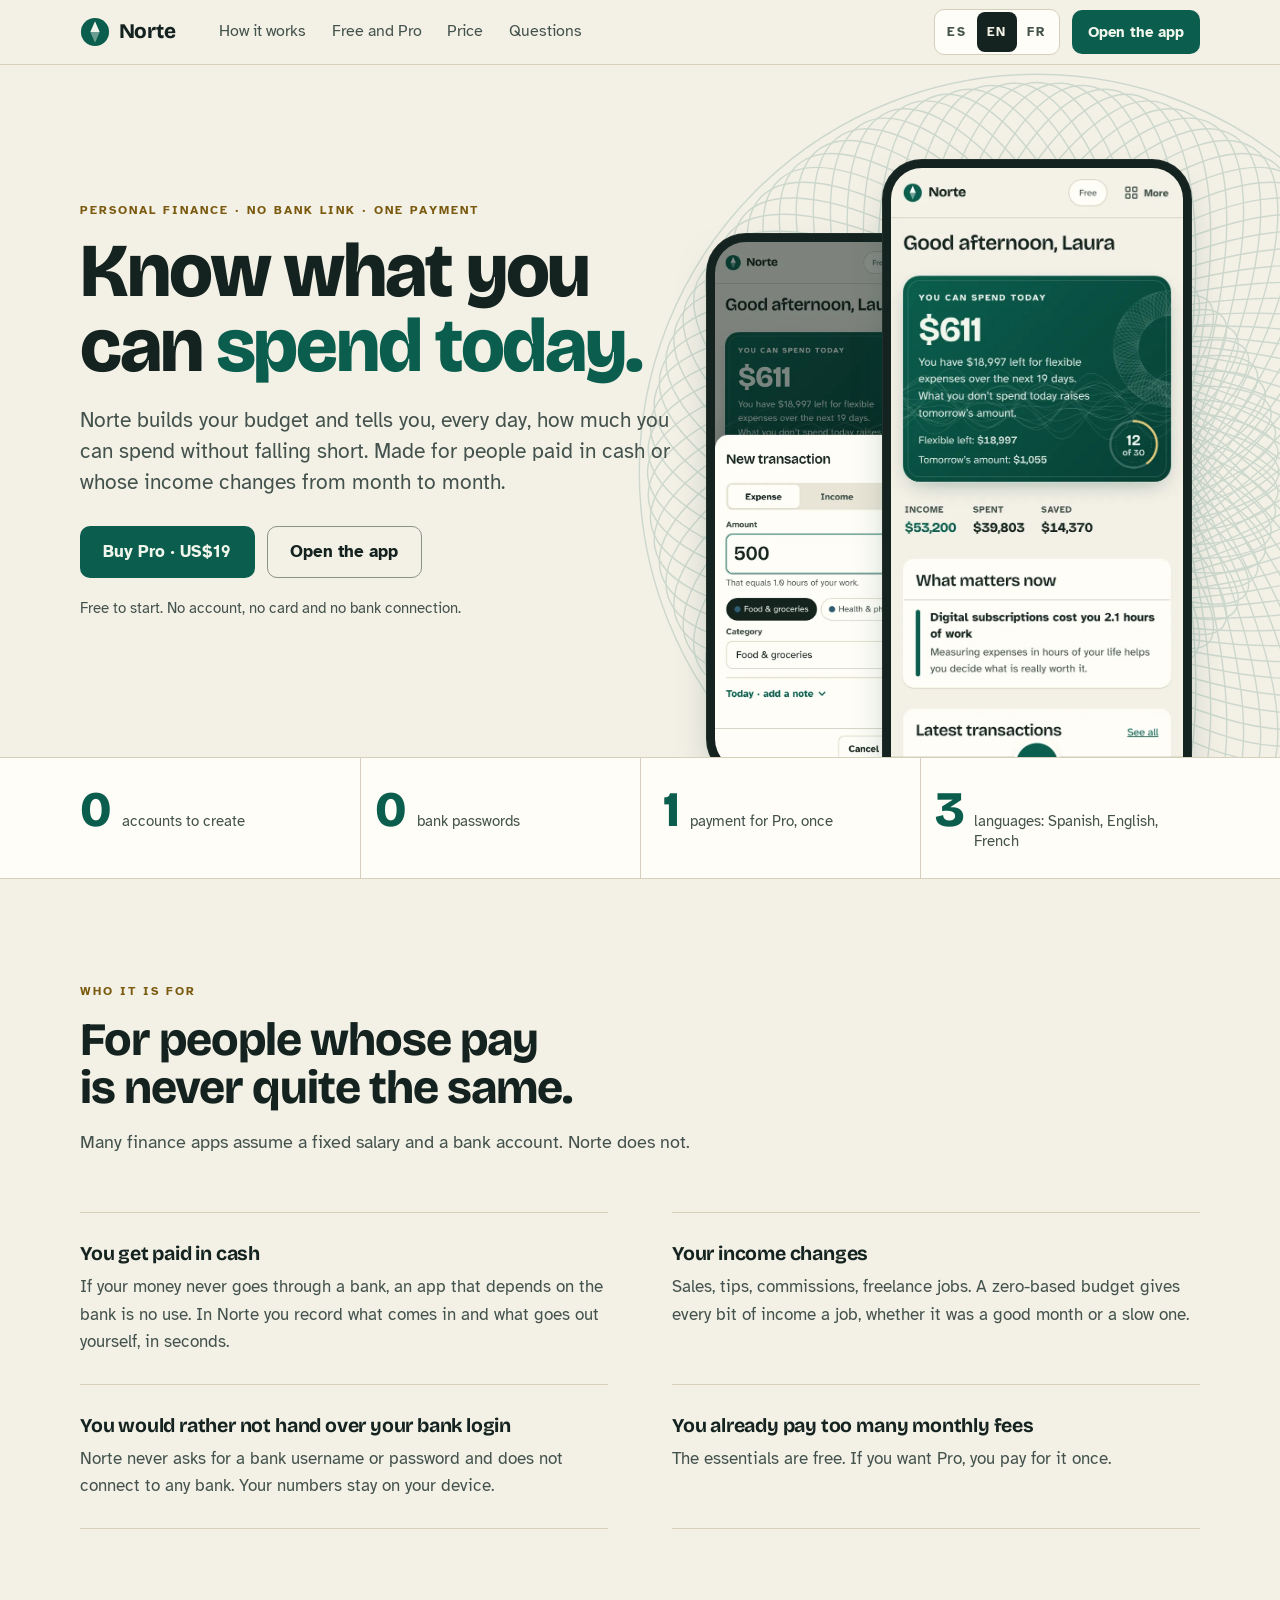
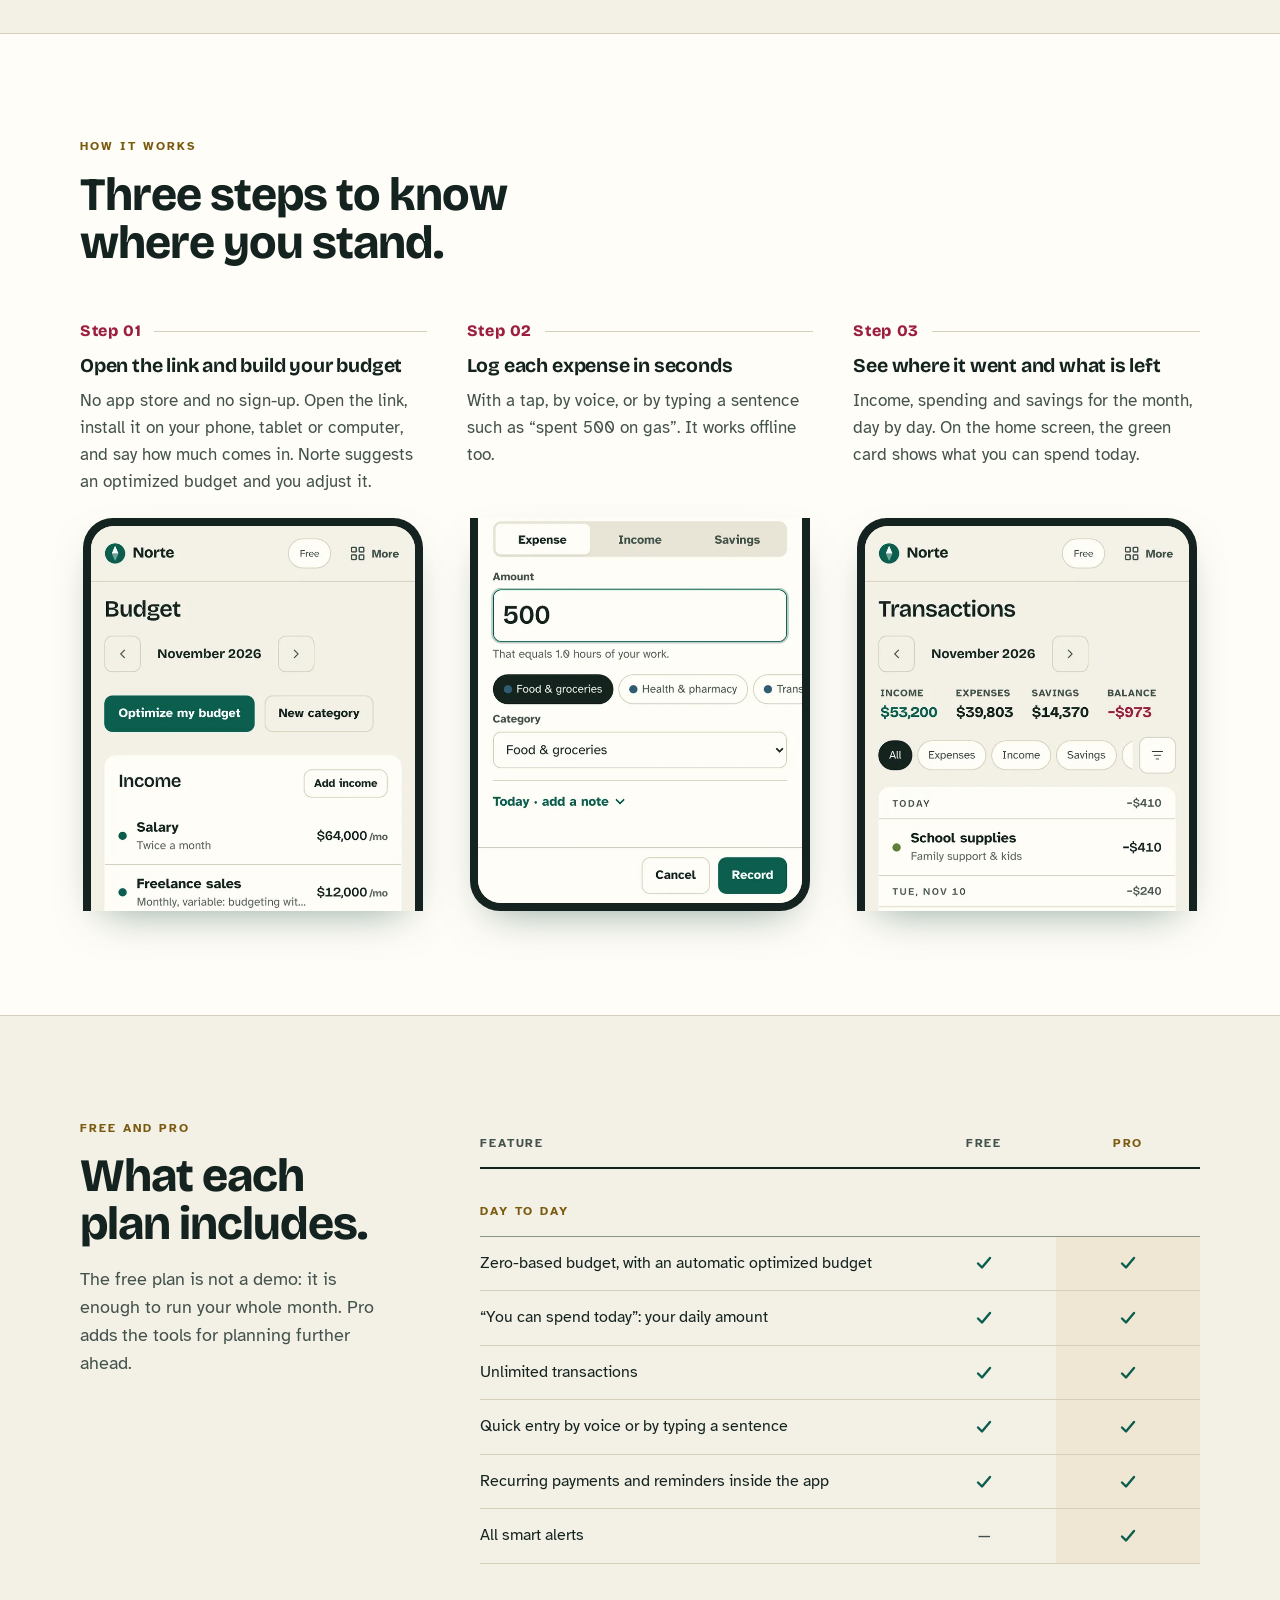
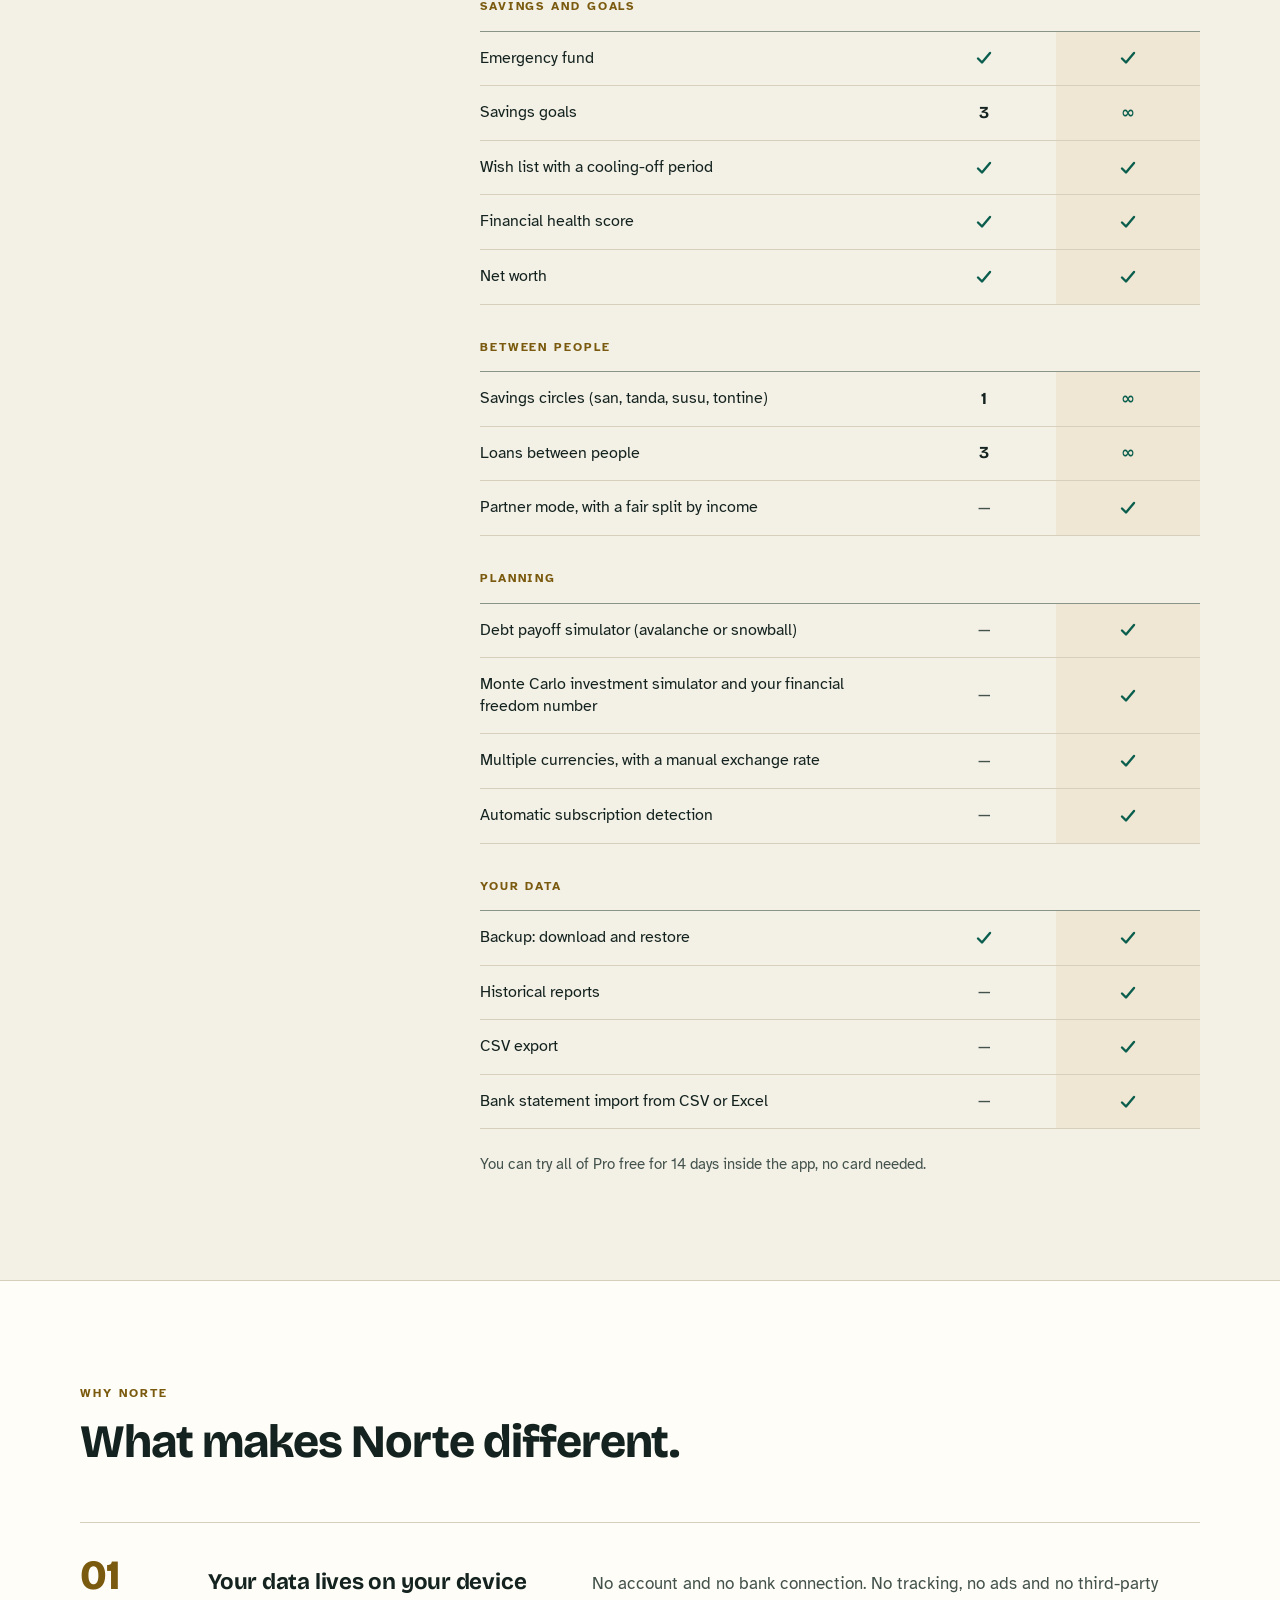
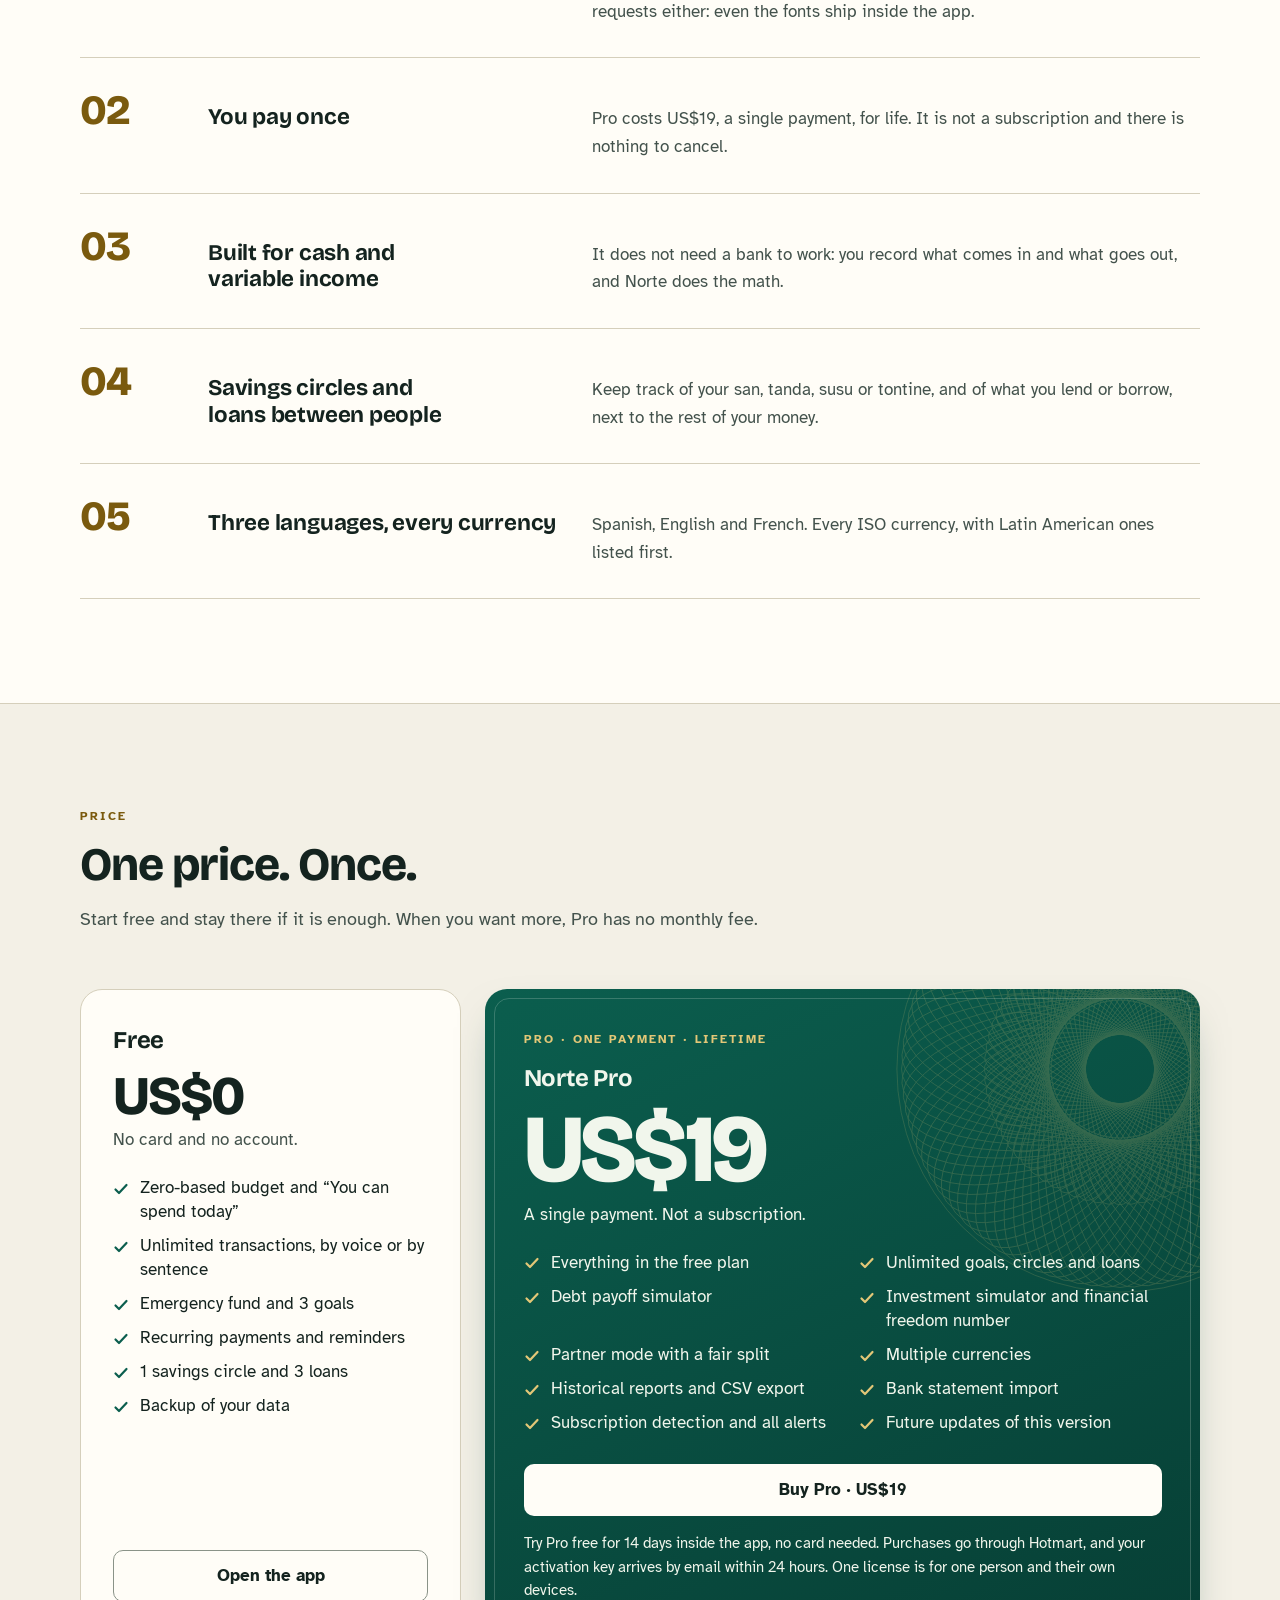
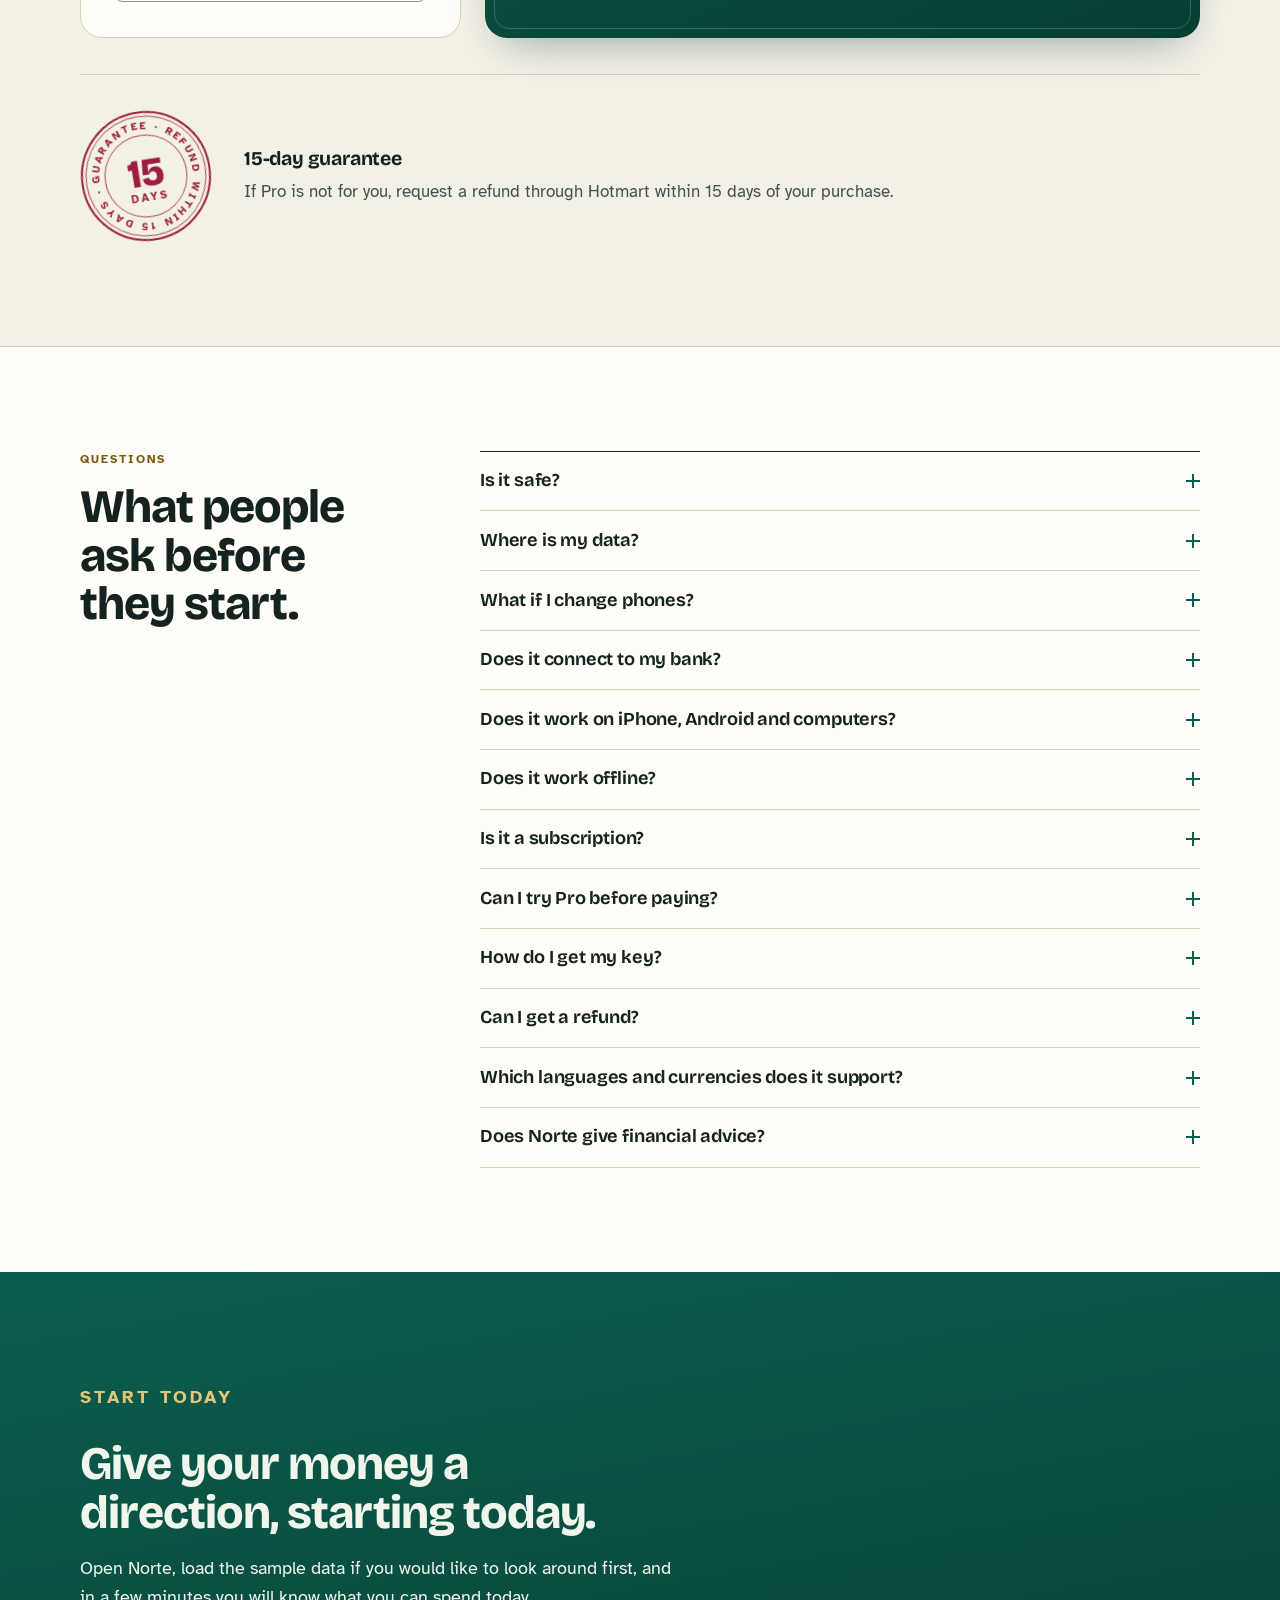
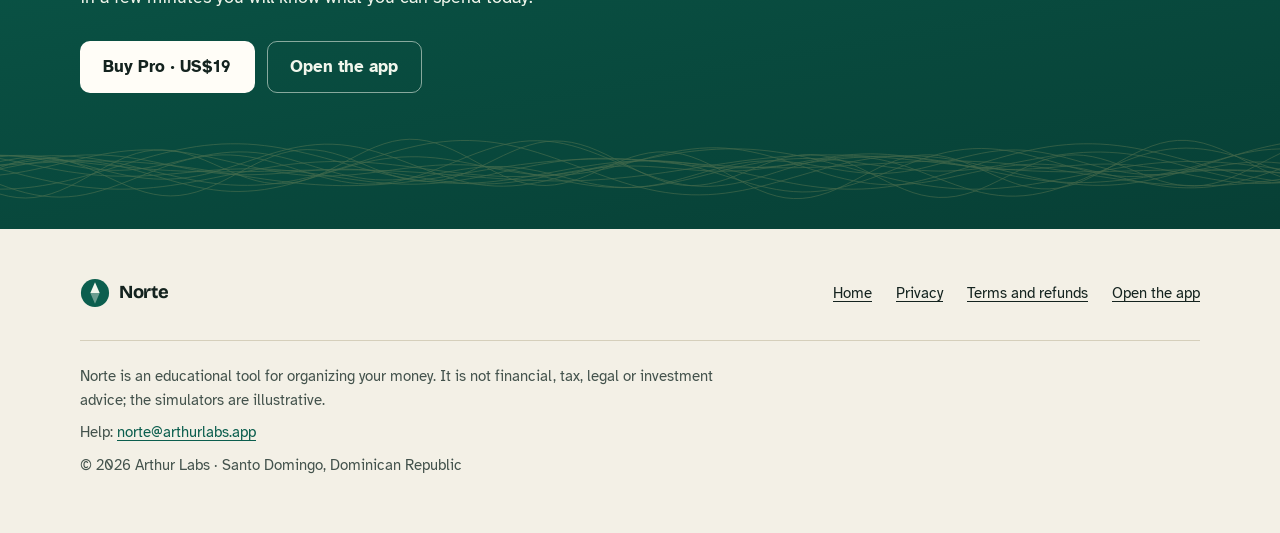
==== landing.html @ f5fc2aa6 "Norte 1.0: app, página de venta, privacidad y términos en norte.arthurlabs.app Co-Authored-By: Claud" ====
<!doctype html>
<html lang="es">
<head>
<meta charset="utf-8">
<meta name="viewport" content="width=device-width, initial-scale=1">
<title>Norte: sabe cuánto puedes gastar hoy | Arthur Labs</title>
<meta name="description" content="Norte es una app de finanzas personales para quien cobra en efectivo o tiene ingresos variables. Te dice cuánto puedes gastar hoy, sin conectar tu banco y con un solo pago.">
<meta name="theme-color" content="#F3F0E6" media="(prefers-color-scheme: light)">
<meta name="theme-color" content="#0B1412" media="(prefers-color-scheme: dark)">
<meta property="og:type" content="website">
<meta property="og:site_name" content="Norte">
<meta property="og:title" content="Norte: sabe cuánto puedes gastar hoy | Arthur Labs">
<meta property="og:description" content="Norte es una app de finanzas personales para quien cobra en efectivo o tiene ingresos variables. Te dice cuánto puedes gastar hoy, sin conectar tu banco y con un solo pago.">
<meta property="og:locale" content="es_DO">
<meta property="og:url" content="landing.html">
<meta property="og:image" content="icons/icon-512.png">
<link rel="alternate" hreflang="es" href="landing.html?lang=es">
<link rel="alternate" hreflang="en" href="landing.html?lang=en">
<link rel="alternate" hreflang="fr" href="landing.html?lang=fr">
<link rel="alternate" hreflang="x-default" href="landing.html">
<link rel="icon" href="favicon.ico" sizes="any">
<link rel="icon" type="image/png" sizes="32x32" href="icons/favicon-32.png">
<link rel="apple-touch-icon" href="icons/apple-touch-icon.png">
<link rel="preload" href="fonts/bricolagegrotesque-n400_800-latin.woff2" as="font" type="font/woff2" crossorigin>
<link rel="stylesheet" href="site.css">
<script type="application/ld+json" id="ld">
{
  "@context": "https://schema.org",
  "@type": "SoftwareApplication",
  "name": "Norte",
  "applicationCategory": "FinanceApplication",
  "operatingSystem": "Web",
  "description": "Norte es una app de finanzas personales para quien cobra en efectivo o tiene ingresos variables. Te dice cuánto puedes gastar hoy, sin conectar tu banco y con un solo pago.",
  "inLanguage": ["es", "en", "fr"],
  "publisher": { "@type": "Organization", "name": "Arthur Labs", "address": { "@type": "PostalAddress", "addressLocality": "Santo Domingo", "addressCountry": "DO" } },
  "offers": [
    { "@type": "Offer", "name": "Norte Gratis", "price": "0", "priceCurrency": "USD" },
    { "@type": "Offer", "name": "Norte Pro", "price": "19.00", "priceCurrency": "USD" }
  ]
}
</script>
</head>
<body>
<div id="site"></div>
<noscript>
  <div class="noscript">
    <h1>Norte</h1>
    <p>Esta página necesita JavaScript para mostrarse. · This page needs JavaScript. · Cette page nécessite JavaScript.</p>
    <p><a href="index.html">Norte</a> · <a href="privacidad.html">Privacidad / Privacy / Confidentialité</a> · <a href="terminos.html">Términos / Terms / Conditions</a></p>
  </div>
</noscript>
<script src="site-config.js"></script>
<script>
(function () {
'use strict';
/* ── Motor común: idioma, configuración, cabecera y pie ── */
var CFG = window.NORTE_SITE || {};
var LANGS = ['es', 'en', 'fr'], LANG_KEY = 'norte.site.lang';
var LANG_NAMES = { es: 'Español', en: 'English', fr: 'Français' };
var OG_LOCALE = { es: 'es_DO', en: 'en_US', fr: 'fr_FR' };
var APP_URL = 'index.html';
var PRICE = String(CFG.PRICE || 'US$19');
var CHECKOUT = /^https:\/\/\S+$/.test(String(CFG.CHECKOUT_URL || '').trim()) ? String(CFG.CHECKOUT_URL).trim() : '';
var EMAIL = /^[^\s@<>"']+@[^\s@<>"']+\.[^\s@<>"']+$/.test(String(CFG.SUPPORT_EMAIL || '').trim()) ? String(CFG.SUPPORT_EMAIL).trim() : '';
function esc(s) { return String(s).replace(/[&<>"']/g, function (c) { return { '&': '&amp;', '<': '&lt;', '>': '&gt;', '"': '&quot;', "'": '&#39;' }[c]; }); }
function okLang(l) { return LANGS.indexOf(l) > -1; }
function detectLang() {
  var q = null, s = null;
  try { q = new URLSearchParams(location.search).get('lang'); } catch (e) {}
  if (q) { q = q.toLowerCase().slice(0, 2); if (okLang(q)) { try { localStorage.setItem(LANG_KEY, q); } catch (e) {} return q; } }
  try { s = localStorage.getItem(LANG_KEY); } catch (e) {}
  if (okLang(s)) return s;
  var n = String(navigator.language || 'en').toLowerCase();
  return n.indexOf('es') === 0 ? 'es' : n.indexOf('fr') === 0 ? 'fr' : 'en';
}
var lang = detectLang();
function fill(s) { return String(s).replace(/\{price\}/g, esc(PRICE)); }
/* Línea de contacto: solo existe si hay un correo real configurado. */
function contact(tpl, tag) {
  if (!EMAIL || !tpl) return '';
  var a = '<a href="mailto:' + esc(EMAIL) + '">' + esc(EMAIL) + '</a>';
  return '<' + (tag || 'p') + ' data-contact>' + fill(tpl).replace(/\{email\}/g, a) + '</' + (tag || 'p') + '>';
}
function href(page) { return page + '?lang=' + lang; }
function buyBtn(C, cls) {
  return CHECKOUT
    ? '<a class="btn ' + cls + '" data-buy="checkout" href="' + esc(CHECKOUT) + '" rel="noopener">' + fill(C.buy) + '</a>'
    : '<a class="btn ' + cls + '" data-buy="app" href="' + APP_URL + '">' + C.tryFree + '</a>';
}
var MARK = '<svg viewBox="0 0 32 32" aria-hidden="true" focusable="false"><circle class="mark-bg" cx="16" cy="16" r="15"/><path class="mark-n" d="M16 4.5l5 11.5H11z"/><path class="mark-n" d="M16 27.5L11 16h10z" opacity=".42"/></svg>';
function header(C, navHtml) {
  var b = LANGS.map(function (l) {
    return '<button type="button" data-lang="' + l + '" lang="' + l + '" aria-pressed="' + (l === lang) + '" aria-label="' + LANG_NAMES[l] + '">' + l.toUpperCase() + '</button>';
  }).join('');
  return '<a class="skip" href="#main">' + C.skip + '</a>' +
    '<header class="top"><div class="wrap top__in">' +
    '<a class="brand" href="' + href('landing.html') + '" aria-label="' + C.homeAria + '">' + MARK + 'Norte</a>' +
    (navHtml ? '<nav class="top__nav" aria-label="' + C.navAria + '">' + navHtml + '</nav>' : '') +
    '<span class="top__sp"></span>' +
    '<div class="langs" role="group" aria-label="' + C.langAria + '">' + b + '</div>' +
    '<a class="btn btn--primary btn--sm" href="' + APP_URL + '">' + C.openApp + '</a>' +
    '</div></header>';
}
function footer(C) {
  return '<footer class="foot"><div class="wrap foot__in">' +
    '<a class="brand" href="' + href('landing.html') + '" aria-label="' + C.homeAria + '">' + MARK + 'Norte</a>' +
    '<nav aria-label="' + C.footAria + '"><ul>' +
    '<li><a href="' + href('landing.html') + '">' + C.fHome + '</a></li>' +
    '<li><a href="' + href('privacidad.html') + '">' + C.fPrivacy + '</a></li>' +
    '<li><a href="' + href('terminos.html') + '">' + C.fTerms + '</a></li>' +
    '<li><a href="' + APP_URL + '">' + C.openApp + '</a></li>' +
    '</ul></nav>' +
    '<div class="foot__legal"><p>' + C.fDisclaimer + '</p>' + contact(C.fContact) +
    '<p>' + C.fSeller + '</p></div>' +
    '</div></footer>';
}
function setMeta(sel, v) { var m = document.querySelector(sel); if (m) m.setAttribute('content', v); }
function setHead(T) {
  document.documentElement.lang = lang;
  document.title = T.title;
  setMeta('meta[name="description"]', fill(T.desc));
  setMeta('meta[property="og:title"]', T.title);
  setMeta('meta[property="og:description"]', fill(T.desc));
  setMeta('meta[property="og:locale"]', OG_LOCALE[lang]);
  if (/^https?:$/.test(location.protocol)) {
    setMeta('meta[property="og:url"]', location.origin + location.pathname + '?lang=' + lang);
    setMeta('meta[property="og:image"]', new URL('icons/icon-512.png', location.href).href);
  }
}
function mount(renderBody) {
  function draw(focusLang) {
    document.getElementById('site').innerHTML = renderBody();
    if (focusLang) { var b = document.querySelector('.langs [data-lang="' + lang + '"]'); if (b) b.focus(); }
  }
  document.addEventListener('click', function (e) {
    var b = e.target.closest ? e.target.closest('.langs [data-lang]') : null;
    if (!b) return;
    var l = b.getAttribute('data-lang');
    if (!okLang(l) || l === lang) return;
    lang = l;
    try { localStorage.setItem(LANG_KEY, l); } catch (err) {}
    try { var u = new URL(location.href); u.searchParams.set('lang', l); history.replaceState(null, '', u.pathname + u.search + u.hash); } catch (err) {}
    draw(true);
  });
  draw(false);
  if (location.hash.length > 1) { try { var t = document.getElementById(decodeURIComponent(location.hash.slice(1))); if (t) t.scrollIntoView(); } catch (e) {} }
}
/* Textos comunes de cabecera y pie */
var COMMON = {
  es: { skip: 'Saltar al contenido', homeAria: 'Norte, página principal', navAria: 'Secciones', langAria: 'Idioma', footAria: 'Enlaces del pie', openApp: 'Abrir la app', tryFree: 'Probar gratis', buy: 'Comprar Pro · {price}',
    fHome: 'Inicio', fPrivacy: 'Privacidad', fTerms: 'Términos y reembolsos',
    fDisclaimer: 'Norte es una herramienta educativa para organizar tu dinero. No es asesoría financiera, fiscal, legal ni de inversión; los simuladores son ilustrativos.',
    fContact: 'Ayuda: {email}', fSeller: '© 2026 Arthur Labs · Santo Domingo, República Dominicana' },
  en: { skip: 'Skip to content', homeAria: 'Norte, home page', navAria: 'Sections', langAria: 'Language', footAria: 'Footer links', openApp: 'Open the app', tryFree: 'Try it free', buy: 'Buy Pro · {price}',
    fHome: 'Home', fPrivacy: 'Privacy', fTerms: 'Terms and refunds',
    fDisclaimer: 'Norte is an educational tool for organizing your money. It is not financial, tax, legal or investment advice; the simulators are illustrative.',
    fContact: 'Help: {email}', fSeller: '© 2026 Arthur Labs · Santo Domingo, Dominican Republic' },
  fr: { skip: 'Aller au contenu', homeAria: 'Norte, page d’accueil', navAria: 'Rubriques', langAria: 'Langue', footAria: 'Liens de pied de page', openApp: 'Ouvrir l’appli', tryFree: 'Essayer gratuitement', buy: 'Acheter Pro · {price}',
    fHome: 'Accueil', fPrivacy: 'Confidentialité', fTerms: 'Conditions et remboursements',
    fDisclaimer: 'Norte est un outil éducatif pour organiser votre argent. Ce n’est pas un conseil financier, fiscal, juridique ni en investissement ; les simulateurs sont fournis à titre indicatif.',
    fContact: 'Aide : {email}', fSeller: '© 2026 Arthur Labs · Saint-Domingue, République dominicaine' }
};

/* ── Textos de la página de ventas ── */
var I18N = {
es: {
  title: 'Norte: sabe cuánto puedes gastar hoy | Arthur Labs',
  desc: 'Norte es una app de finanzas personales para quien cobra en efectivo o tiene ingresos variables. Te dice cuánto puedes gastar hoy, sin conectar tu banco y con un solo pago.',
  nav: [['#como', 'Cómo funciona'], ['#planes', 'Gratis y Pro'], ['#precio', 'Precio'], ['#preguntas', 'Preguntas']],
  heroSerial: 'Finanzas personales · Sin banco · Un solo pago',
  h1: 'Sabe cuánto puedes <em>gastar hoy.</em>',
  lead: 'Norte arma tu presupuesto y te dice, cada día, cuánto puedes gastar sin descuadrarte. Hecho para quien cobra en efectivo o no gana lo mismo todos los meses.',
  seeHow: 'Ver cómo funciona',
  heroNote: 'Gratis para empezar. Sin crear cuenta, sin tarjeta y sin conectar tu banco.',
  altHome: 'Pantalla de inicio de Norte con datos de ejemplo: la tarjeta verde «Puedes gastar hoy» muestra el monto disponible del día.',
  altAdd: 'Hoja «Nuevo movimiento» de Norte con un gasto de 500 y la categoría elegida.',
  altBudget: 'Pantalla de presupuesto de Norte con datos de ejemplo: ingresos del mes y cero por asignar.',
  altTx: 'Pantalla de movimientos de Norte con datos de ejemplo: ingresos, gastos y ahorro del mes, día por día.',
  facts: [['0', 'cuentas que crear'], ['0', 'contraseñas de banco'], ['1', 'pago único para Pro'], ['3', 'idiomas: español, inglés y francés']],
  factsAria: 'Norte en cuatro datos',
  whoSerial: 'Para quién',
  whoH: 'Para quien no cobra igual todos los meses.',
  whoP: 'Muchas apps de finanzas dan por hecho un sueldo fijo y una cuenta bancaria. Norte no.',
  who: [
    ['Cobras en efectivo', 'Si tu dinero no pasa por un banco, una app que depende del banco no te sirve. En Norte registras tú mismo lo que entra y lo que sale, en segundos.'],
    ['Tus ingresos cambian', 'Ventas, propinas, comisiones, trabajos por tu cuenta. Con el presupuesto base cero le das un destino a todo lo que entra, sea mucho o poco ese mes.'],
    ['No quieres darle tu banco a nadie', 'Norte no pide usuario ni contraseña bancaria y no se conecta a ningún banco. Tus números se quedan en tu dispositivo.'],
    ['Ya pagas demasiadas mensualidades', 'Lo esencial es gratis. Y si quieres Pro, lo pagas una sola vez.']
  ],
  howSerial: 'Cómo funciona',
  howH: 'Tres pasos y ya sabes dónde estás parado.',
  steps: [
    ['Abre el enlace y arma tu presupuesto', 'No hay tienda de apps ni registro. Abres el enlace, la instalas en tu teléfono, tableta o computadora y dices cuánto entra. Norte te propone un presupuesto optimizado y tú lo ajustas.'],
    ['Anota cada gasto en segundos', 'Con un toque, por voz o escribiendo una frase como «gasté 500 en gasolina». Funciona también sin internet.'],
    ['Mira a dónde se fue y cuánto te queda', 'Ingresos, gastos y ahorro del mes, día por día. Y en el inicio, la tarjeta verde con lo que puedes gastar hoy.']
  ],
  stepWord: 'Paso',
  plansSerial: 'Gratis y Pro',
  plansH: 'Qué incluye cada plan.',
  plansP: 'El plan gratis no es una demostración: alcanza para llevar tu mes completo. Pro añade las herramientas para planificar más lejos.',
  thFeature: 'Función', thFree: 'Gratis', thPro: 'Pro',
  yes: 'Incluido', no: 'No incluido', inf: 'Sin límite',
  tblCaption: 'Comparación de funciones entre el plan Gratis y el plan Pro',
  tbl: [
    ['Día a día', ['Presupuesto base cero, con presupuesto optimizado automático', '«Puedes gastar hoy»: tu monto del día', 'Movimientos ilimitados', 'Registro rápido por voz o con una frase escrita', 'Pagos recurrentes y recordatorios dentro de la app', 'Todas las alertas inteligentes']],
    ['Ahorro y metas', ['Fondo de emergencia', 'Metas de ahorro', 'Lista de deseos con periodo de enfriamiento', 'Puntaje de salud financiera', 'Patrimonio neto']],
    ['Entre personas', ['Círculos de ahorro (san, tanda, susu, tontine)', 'Préstamos entre personas', 'Modo pareja, con reparto justo según ingresos']],
    ['Planificar', ['Simulador de pago de deudas (avalancha o bola de nieve)', 'Simulador de inversión Monte Carlo y tu número de libertad financiera', 'Varias monedas, con tasa de cambio manual', 'Detección automática de suscripciones']],
    ['Tus datos', ['Copia de seguridad: descargar y restaurar', 'Informes históricos', 'Exportar a CSV', 'Importar estados de cuenta en CSV o Excel']]
  ],
  tblFoot: 'Puedes probar todo Pro gratis durante 14 días dentro de la app, sin tarjeta.',
  diffSerial: 'Por qué Norte',
  diffH: 'Lo que hace distinto a Norte.',
  diff: [
    ['Tus datos viven en tu dispositivo', 'No hay cuenta ni conexión bancaria. Tampoco rastreo, anuncios ni peticiones a terceros: hasta las tipografías van dentro de la app.'],
    ['Pagas una vez', 'Pro cuesta {price}, un solo pago, de por vida. No es una suscripción y no hay nada que cancelar.'],
    ['Pensado para el efectivo y los ingresos variables', 'No necesita un banco para funcionar: tú registras lo que entra y lo que sale, y Norte hace las cuentas.'],
    ['Sanes y préstamos entre personas', 'Lleva tu san, tanda, susu o tontine, y lo que prestas o te prestan, junto al resto de tu dinero.'],
    ['Tres idiomas, todas las monedas', 'Español, inglés y francés. Todas las monedas ISO, con las de América Latina primero.']
  ],
  priceSerial: 'Precio',
  priceH: 'Un precio. Una vez.',
  priceP: 'Empieza gratis y quédate ahí si te basta. Cuando quieras más, Pro no trae mensualidad.',
  freeH: 'Gratis', freeAmount: 'US$0', freeSub: 'Sin tarjeta y sin crear cuenta.',
  freeList: ['Presupuesto base cero y «Puedes gastar hoy»', 'Movimientos ilimitados, por voz o por frase', 'Fondo de emergencia y 3 metas', 'Pagos recurrentes y recordatorios', '1 círculo de ahorro y 3 préstamos', 'Copia de seguridad de tus datos'],
  proSerial: 'Pro · Pago único · De por vida',
  proH: 'Norte Pro', proSub: 'Un solo pago. No es una suscripción.',
  proList: ['Todo lo del plan gratis', 'Metas, círculos y préstamos sin límite', 'Simulador de pago de deudas', 'Simulador de inversión y número de libertad financiera', 'Modo pareja con reparto justo', 'Varias monedas', 'Informes históricos y exportación a CSV', 'Importación de estados de cuenta', 'Detección de suscripciones y todas las alertas', 'Actualizaciones futuras de esta versión'],
  proNote: 'Prueba Pro 14 días gratis dentro de la app, sin tarjeta. La compra se hace por Hotmart y recibes tu clave de activación por correo en un plazo de 24 horas. Una licencia es para una persona y sus propios dispositivos.',
  sealRing: 'GARANTÍA · REEMBOLSO EN 15 DÍAS · ', sealUnit: 'DÍAS', sealAria: 'Sello: garantía de reembolso de 15 días',
  guarH: 'Garantía de 15 días',
  guarP: 'Si Pro no es para ti, pide el reembolso por Hotmart dentro de los 15 días siguientes a la compra.',
  faqSerial: 'Preguntas',
  faqH: 'Lo que la gente pregunta antes de empezar.',
  faq: [
    ['¿Es segura?', '<p>Norte no tiene cuentas de usuario, no se conecta a tu banco y nunca te pide una contraseña bancaria. Tus datos se guardan en tu propio dispositivo y la app no hace peticiones a terceros, no rastrea y no muestra anuncios.</p><p>Eso también significa que la protección de esos datos depende de tu dispositivo: quien pueda abrir tu teléfono puede abrir Norte.</p>'],
    ['¿Dónde están mis datos?', '<p>En tu dispositivo, dentro del navegador donde abriste o instalaste Norte. No se envían a Arthur Labs. Si borras los datos del navegador sin tener una copia de seguridad, se pierden y nadie puede recuperarlos.</p>'],
    ['¿Qué pasa si cambio de teléfono?', '<p>Descarga una copia de seguridad en el teléfono viejo, abre Norte en el nuevo y restaura ese archivo. Si tienes Pro, vuelve a introducir tu clave: la licencia cubre tus propios dispositivos.</p>'],
    ['¿Se conecta a mi banco?', '<p>No. Tú registras cada movimiento con un toque, por voz o con una frase. Con Pro puedes importar un estado de cuenta en CSV o Excel que tú mismo descargues de tu banco.</p>'],
    ['¿Funciona en iPhone, Android y computadora?', '<p>Sí. Norte es una app web instalable (PWA): se abre desde un enlace en el navegador de tu teléfono, tableta o computadora, y desde ahí la instalas. No pasa por una tienda de apps.</p>'],
    ['¿Funciona sin internet?', '<p>Sí. Después de abrirla la primera vez, Norte funciona sin conexión.</p>'],
    ['¿Es una suscripción?', '<p>No. El plan gratis no cuesta nada y Pro es un solo pago de {price}, de por vida, con las actualizaciones futuras de esta versión incluidas.</p>'],
    ['¿Puedo probar Pro antes de pagar?', '<p>Sí. Dentro de la app hay una prueba gratis de Pro de 14 días. No pide tarjeta.</p>'],
    ['¿Cómo recibo mi clave?', '<p>La compra se hace por Hotmart. Después de comprar recibes tu clave de activación por correo en un plazo de 24 horas. La introduces en la app, en Más → Ajustes → Plan → Activar licencia.</p>', 'Si no te llega, escríbenos a {email}.'],
    ['¿Puedo pedir un reembolso?', '<p>Sí. Tienes una garantía de 15 días: pide el reembolso por Hotmart dentro de ese plazo.</p>'],
    ['¿En qué idiomas y monedas funciona?', '<p>En español, inglés y francés. Puedes elegir cualquier moneda ISO; las de América Latina aparecen primero. Con Pro puedes llevar varias monedas con una tasa de cambio que introduces tú.</p>'],
    ['¿Norte me da asesoría financiera?', '<p>No. Norte es una herramienta educativa para organizar tu dinero. No es asesoría financiera, fiscal, legal ni de inversión, y los simuladores son ilustrativos: muestran escenarios, no prometen resultados.</p>']
  ],
  endSerial: 'Empieza hoy',
  endH: 'Tu dinero, con rumbo desde hoy.',
  endP: 'Abre Norte, carga los datos de ejemplo si quieres mirar primero, y en unos minutos sabrás cuánto puedes gastar hoy.'
},
en: {
  title: 'Norte: know what you can spend today | Arthur Labs',
  desc: 'Norte is a personal finance app for people paid in cash or with variable income. It tells you what you can spend today, with no bank connection and a single payment.',
  nav: [['#como', 'How it works'], ['#planes', 'Free and Pro'], ['#precio', 'Price'], ['#preguntas', 'Questions']],
  heroSerial: 'Personal finance · No bank link · One payment',
  h1: 'Know what you can <em>spend today.</em>',
  lead: 'Norte builds your budget and tells you, every day, how much you can spend without falling short. Made for people paid in cash or whose income changes from month to month.',
  seeHow: 'See how it works',
  heroNote: 'Free to start. No account, no card and no bank connection.',
  altHome: 'Norte home screen with sample data: the green “You can spend today” card shows the amount available for the day.',
  altAdd: 'Norte “New transaction” sheet with an expense of 500 and a category selected.',
  altBudget: 'Norte budget screen with sample data: monthly income and zero left to assign.',
  altTx: 'Norte transactions screen with sample data: income, spending and savings for the month, day by day.',
  facts: [['0', 'accounts to create'], ['0', 'bank passwords'], ['1', 'payment for Pro, once'], ['3', 'languages: Spanish, English, French']],
  factsAria: 'Norte in four facts',
  whoSerial: 'Who it is for',
  whoH: 'For people whose pay is never quite the same.',
  whoP: 'Many finance apps assume a fixed salary and a bank account. Norte does not.',
  who: [
    ['You get paid in cash', 'If your money never goes through a bank, an app that depends on the bank is no use. In Norte you record what comes in and what goes out yourself, in seconds.'],
    ['Your income changes', 'Sales, tips, commissions, freelance jobs. A zero-based budget gives every bit of income a job, whether it was a good month or a slow one.'],
    ['You would rather not hand over your bank login', 'Norte never asks for a bank username or password and does not connect to any bank. Your numbers stay on your device.'],
    ['You already pay too many monthly fees', 'The essentials are free. If you want Pro, you pay for it once.']
  ],
  howSerial: 'How it works',
  howH: 'Three steps to know where you stand.',
  steps: [
    ['Open the link and build your budget', 'No app store and no sign-up. Open the link, install it on your phone, tablet or computer, and say how much comes in. Norte suggests an optimized budget and you adjust it.'],
    ['Log each expense in seconds', 'With a tap, by voice, or by typing a sentence such as “spent 500 on gas”. It works offline too.'],
    ['See where it went and what is left', 'Income, spending and savings for the month, day by day. On the home screen, the green card shows what you can spend today.']
  ],
  stepWord: 'Step',
  plansSerial: 'Free and Pro',
  plansH: 'What each plan includes.',
  plansP: 'The free plan is not a demo: it is enough to run your whole month. Pro adds the tools for planning further ahead.',
  thFeature: 'Feature', thFree: 'Free', thPro: 'Pro',
  yes: 'Included', no: 'Not included', inf: 'Unlimited',
  tblCaption: 'Feature comparison between the Free plan and the Pro plan',
  tbl: [
    ['Day to day', ['Zero-based budget, with an automatic optimized budget', '“You can spend today”: your daily amount', 'Unlimited transactions', 'Quick entry by voice or by typing a sentence', 'Recurring payments and reminders inside the app', 'All smart alerts']],
    ['Savings and goals', ['Emergency fund', 'Savings goals', 'Wish list with a cooling-off period', 'Financial health score', 'Net worth']],
    ['Between people', ['Savings circles (san, tanda, susu, tontine)', 'Loans between people', 'Partner mode, with a fair split by income']],
    ['Planning', ['Debt payoff simulator (avalanche or snowball)', 'Monte Carlo investment simulator and your financial freedom number', 'Multiple currencies, with a manual exchange rate', 'Automatic subscription detection']],
    ['Your data', ['Backup: download and restore', 'Historical reports', 'CSV export', 'Bank statement import from CSV or Excel']]
  ],
  tblFoot: 'You can try all of Pro free for 14 days inside the app, no card needed.',
  diffSerial: 'Why Norte',
  diffH: 'What makes Norte different.',
  diff: [
    ['Your data lives on your device', 'No account and no bank connection. No tracking, no ads and no third-party requests either: even the fonts ship inside the app.'],
    ['You pay once', 'Pro costs {price}, a single payment, for life. It is not a subscription and there is nothing to cancel.'],
    ['Built for cash and variable income', 'It does not need a bank to work: you record what comes in and what goes out, and Norte does the math.'],
    ['Savings circles and loans between people', 'Keep track of your san, tanda, susu or tontine, and of what you lend or borrow, next to the rest of your money.'],
    ['Three languages, every currency', 'Spanish, English and French. Every ISO currency, with Latin American ones listed first.']
  ],
  priceSerial: 'Price',
  priceH: 'One price. Once.',
  priceP: 'Start free and stay there if it is enough. When you want more, Pro has no monthly fee.',
  freeH: 'Free', freeAmount: 'US$0', freeSub: 'No card and no account.',
  freeList: ['Zero-based budget and “You can spend today”', 'Unlimited transactions, by voice or by sentence', 'Emergency fund and 3 goals', 'Recurring payments and reminders', '1 savings circle and 3 loans', 'Backup of your data'],
  proSerial: 'Pro · One payment · Lifetime',
  proH: 'Norte Pro', proSub: 'A single payment. Not a subscription.',
  proList: ['Everything in the free plan', 'Unlimited goals, circles and loans', 'Debt payoff simulator', 'Investment simulator and financial freedom number', 'Partner mode with a fair split', 'Multiple currencies', 'Historical reports and CSV export', 'Bank statement import', 'Subscription detection and all alerts', 'Future updates of this version'],
  proNote: 'Try Pro free for 14 days inside the app, no card needed. Purchases go through Hotmart, and your activation key arrives by email within 24 hours. One license is for one person and their own devices.',
  sealRing: 'GUARANTEE · REFUND WITHIN 15 DAYS · ', sealUnit: 'DAYS', sealAria: 'Seal: 15-day refund guarantee',
  guarH: '15-day guarantee',
  guarP: 'If Pro is not for you, request a refund through Hotmart within 15 days of your purchase.',
  faqSerial: 'Questions',
  faqH: 'What people ask before they start.',
  faq: [
    ['Is it safe?', '<p>Norte has no user accounts, does not connect to your bank and never asks for a bank password. Your data is stored on your own device, and the app makes no third-party requests, does no tracking and shows no ads.</p><p>That also means the protection of that data depends on your device: anyone who can unlock your phone can open Norte.</p>'],
    ['Where is my data?', '<p>On your device, inside the browser where you opened or installed Norte. It is not sent to Arthur Labs. If you clear your browser data without having a backup, it is lost and nobody can recover it.</p>'],
    ['What if I change phones?', '<p>Download a backup on the old phone, open Norte on the new one and restore that file. If you have Pro, enter your key again: the license covers your own devices.</p>'],
    ['Does it connect to my bank?', '<p>No. You record each transaction with a tap, by voice or with a sentence. With Pro you can import a CSV or Excel statement that you download from your bank yourself.</p>'],
    ['Does it work on iPhone, Android and computers?', '<p>Yes. Norte is an installable web app (PWA): you open it from a link in the browser on your phone, tablet or computer, and install it from there. There is no app store involved.</p>'],
    ['Does it work offline?', '<p>Yes. After you open it the first time, Norte works without a connection.</p>'],
    ['Is it a subscription?', '<p>No. The free plan costs nothing, and Pro is a single payment of {price}, for life, with future updates of this version included.</p>'],
    ['Can I try Pro before paying?', '<p>Yes. There is a free 14-day Pro trial inside the app. It does not ask for a card.</p>'],
    ['How do I get my key?', '<p>Purchases go through Hotmart. After you buy, your activation key arrives by email within 24 hours. You enter it in the app, under More → Settings → Plan → Activate license.</p>', 'If it does not arrive, write to us at {email}.'],
    ['Can I get a refund?', '<p>Yes. There is a 15-day guarantee: request the refund through Hotmart within that period.</p>'],
    ['Which languages and currencies does it support?', '<p>Spanish, English and French. You can pick any ISO currency; Latin American ones are listed first. With Pro you can keep several currencies, with an exchange rate that you enter yourself.</p>'],
    ['Does Norte give financial advice?', '<p>No. Norte is an educational tool for organizing your money. It is not financial, tax, legal or investment advice, and the simulators are illustrative: they show scenarios and promise no results.</p>']
  ],
  endSerial: 'Start today',
  endH: 'Give your money a direction, starting today.',
  endP: 'Open Norte, load the sample data if you would like to look around first, and in a few minutes you will know what you can spend today.'
},
fr: {
  title: 'Norte : sachez combien dépenser aujourd’hui | Arthur Labs',
  desc: 'Norte est une appli de finances personnelles pour celles et ceux qui sont payés en espèces ou dont les revenus varient. Elle vous dit combien dépenser aujourd’hui, sans connexion bancaire et avec un paiement unique.',
  nav: [['#como', 'Fonctionnement'], ['#planes', 'Gratuit et Pro'], ['#precio', 'Prix'], ['#preguntas', 'Questions']],
  heroSerial: 'Finances personnelles · Sans banque · Paiement unique',
  h1: 'Sachez combien <em>dépenser aujourd’hui.</em>',
  lead: 'Norte construit votre budget et vous indique, chaque jour, combien vous pouvez dépenser sans vous mettre à découvert. Conçue pour celles et ceux qui sont payés en espèces ou dont les revenus changent d’un mois à l’autre.',
  seeHow: 'Voir le fonctionnement',
  heroNote: 'Gratuit pour commencer. Sans compte, sans carte et sans connexion bancaire.',
  altHome: 'Écran d’accueil de Norte avec des données d’exemple : la carte verte « À dépenser aujourd’hui » affiche le montant disponible pour la journée.',
  altAdd: 'Feuille « Nouvelle opération » de Norte avec une dépense de 500 et une catégorie choisie.',
  altBudget: 'Écran du budget de Norte avec des données d’exemple : revenus du mois et zéro restant à répartir.',
  altTx: 'Écran des opérations de Norte avec des données d’exemple : revenus, dépenses et épargne du mois, jour par jour.',
  facts: [['0', 'compte à créer'], ['0', 'mot de passe bancaire'], ['1', 'paiement unique pour Pro'], ['3', 'langues : espagnol, anglais, français']],
  factsAria: 'Norte en quatre chiffres',
  whoSerial: 'Pour qui',
  whoH: 'Pour celles et ceux dont la paie n’est jamais la même.',
  whoP: 'Beaucoup d’applis de finances supposent un salaire fixe et un compte bancaire. Pas Norte.',
  who: [
    ['Vous êtes payé en espèces', 'Si votre argent ne passe pas par une banque, une appli qui dépend de la banque ne vous sert à rien. Dans Norte, vous notez vous-même ce qui entre et ce qui sort, en quelques secondes.'],
    ['Vos revenus varient', 'Ventes, pourboires, commissions, missions à votre compte. Avec le budget base zéro, chaque somme qui entre reçoit une destination, que le mois soit bon ou maigre.'],
    ['Vous ne voulez confier vos accès bancaires à personne', 'Norte ne demande ni identifiant ni mot de passe bancaire et ne se connecte à aucune banque. Vos chiffres restent sur votre appareil.'],
    ['Vous payez déjà trop d’abonnements', 'L’essentiel est gratuit. Et si vous voulez Pro, vous le payez une seule fois.']
  ],
  howSerial: 'Fonctionnement',
  howH: 'Trois étapes pour savoir où vous en êtes.',
  steps: [
    ['Ouvrez le lien et montez votre budget', 'Pas de boutique d’applis, pas d’inscription. Vous ouvrez le lien, vous l’installez sur votre téléphone, tablette ou ordinateur, puis vous indiquez ce qui entre. Norte propose un budget optimisé que vous ajustez.'],
    ['Notez chaque dépense en quelques secondes', 'D’un geste, à la voix, ou en tapant une phrase comme « dépensé 500 en essence ». Cela fonctionne aussi hors ligne.'],
    ['Voyez où l’argent est parti et ce qu’il reste', 'Revenus, dépenses et épargne du mois, jour par jour. À l’accueil, la carte verte affiche ce que vous pouvez dépenser aujourd’hui.']
  ],
  stepWord: 'Étape',
  plansSerial: 'Gratuit et Pro',
  plansH: 'Ce que comprend chaque offre.',
  plansP: 'L’offre gratuite n’est pas une démo : elle suffit pour gérer tout votre mois. Pro ajoute les outils pour planifier plus loin.',
  thFeature: 'Fonction', thFree: 'Gratuit', thPro: 'Pro',
  yes: 'Inclus', no: 'Non inclus', inf: 'Illimité',
  tblCaption: 'Comparaison des fonctions entre l’offre Gratuit et l’offre Pro',
  tbl: [
    ['Au quotidien', ['Budget base zéro, avec budget optimisé automatique', '« À dépenser aujourd’hui » : votre montant du jour', 'Opérations illimitées', 'Saisie rapide à la voix ou par une phrase écrite', 'Paiements récurrents et rappels dans l’appli', 'Toutes les alertes intelligentes']],
    ['Épargne et objectifs', ['Fonds d’urgence', 'Objectifs d’épargne', 'Liste d’envies avec délai de réflexion', 'Score de santé financière', 'Patrimoine net']],
    ['Entre personnes', ['Cercles d’épargne (san, tanda, susu, tontine)', 'Prêts entre personnes', 'Mode couple, avec partage équitable selon les revenus']],
    ['Planifier', ['Simulateur de remboursement de dettes (avalanche ou boule de neige)', 'Simulateur d’investissement Monte Carlo et votre chiffre de liberté financière', 'Plusieurs devises, avec taux de change manuel', 'Détection automatique des abonnements']],
    ['Vos données', ['Sauvegarde : télécharger et restaurer', 'Rapports historiques', 'Export CSV', 'Import de relevés bancaires en CSV ou Excel']]
  ],
  tblFoot: 'Vous pouvez essayer tout Pro gratuitement pendant 14 jours dans l’appli, sans carte.',
  diffSerial: 'Pourquoi Norte',
  diffH: 'Ce qui distingue Norte.',
  diff: [
    ['Vos données vivent sur votre appareil', 'Pas de compte, pas de connexion bancaire. Pas de pistage, pas de publicité ni de requêtes vers des tiers non plus : même les polices sont embarquées dans l’appli.'],
    ['Vous payez une fois', 'Pro coûte {price}, en un seul paiement, à vie. Ce n’est pas un abonnement et il n’y a rien à résilier.'],
    ['Pensée pour les espèces et les revenus variables', 'Elle n’a pas besoin d’une banque pour fonctionner : vous notez ce qui entre et ce qui sort, Norte fait les calculs.'],
    ['Cercles d’épargne et prêts entre personnes', 'Suivez votre san, tanda, susu ou tontine, ainsi que ce que vous prêtez ou empruntez, à côté du reste de votre argent.'],
    ['Trois langues, toutes les devises', 'Espagnol, anglais et français. Toutes les devises ISO, celles d’Amérique latine en premier.']
  ],
  priceSerial: 'Prix',
  priceH: 'Un prix. Une fois.',
  priceP: 'Commencez gratuitement et restez-y si cela vous suffit. Le jour où vous voulez plus, Pro n’a pas de mensualité.',
  freeH: 'Gratuit', freeAmount: 'US$0', freeSub: 'Sans carte et sans compte.',
  freeList: ['Budget base zéro et « À dépenser aujourd’hui »', 'Opérations illimitées, à la voix ou par phrase', 'Fonds d’urgence et 3 objectifs', 'Paiements récurrents et rappels', '1 cercle d’épargne et 3 prêts', 'Sauvegarde de vos données'],
  proSerial: 'Pro · Paiement unique · À vie',
  proH: 'Norte Pro', proSub: 'Un seul paiement. Pas un abonnement.',
  proList: ['Tout ce que comprend l’offre gratuite', 'Objectifs, cercles et prêts illimités', 'Simulateur de remboursement de dettes', 'Simulateur d’investissement et chiffre de liberté financière', 'Mode couple avec partage équitable', 'Plusieurs devises', 'Rapports historiques et export CSV', 'Import de relevés bancaires', 'Détection des abonnements et toutes les alertes', 'Mises à jour futures de cette version'],
  proNote: 'Essayez Pro gratuitement pendant 14 jours dans l’appli, sans carte. L’achat se fait via Hotmart et votre clé d’activation arrive par e-mail sous 24 heures. Une licence vaut pour une personne et ses propres appareils.',
  sealRing: 'GARANTIE · REMBOURSEMENT SOUS 15 JOURS · ', sealUnit: 'JOURS', sealAria: 'Sceau : garantie de remboursement de 15 jours',
  guarH: 'Garantie de 15 jours',
  guarP: 'Si Pro ne vous convient pas, demandez le remboursement via Hotmart dans les 15 jours suivant l’achat.',
  faqSerial: 'Questions',
  faqH: 'Ce que l’on demande avant de commencer.',
  faq: [
    ['Est-ce sûr ?', '<p>Norte n’a pas de comptes utilisateur, ne se connecte pas à votre banque et ne demande jamais de mot de passe bancaire. Vos données sont enregistrées sur votre propre appareil ; l’appli n’envoie aucune requête à des tiers, ne fait aucun pistage et n’affiche aucune publicité.</p><p>Cela veut aussi dire que la protection de ces données dépend de votre appareil : toute personne capable de déverrouiller votre téléphone peut ouvrir Norte.</p>'],
    ['Où sont mes données ?', '<p>Sur votre appareil, dans le navigateur où vous avez ouvert ou installé Norte. Elles ne sont pas envoyées à Arthur Labs. Si vous effacez les données du navigateur sans avoir de sauvegarde, elles sont perdues et personne ne peut les récupérer.</p>'],
    ['Que se passe-t-il si je change de téléphone ?', '<p>Téléchargez une sauvegarde sur l’ancien téléphone, ouvrez Norte sur le nouveau et restaurez ce fichier. Si vous avez Pro, saisissez de nouveau votre clé : la licence couvre vos propres appareils.</p>'],
    ['Est-ce que Norte se connecte à ma banque ?', '<p>Non. Vous notez chaque opération d’un geste, à la voix ou par une phrase. Avec Pro, vous pouvez importer un relevé CSV ou Excel que vous téléchargez vous-même auprès de votre banque.</p>'],
    ['Est-ce que cela fonctionne sur iPhone, Android et ordinateur ?', '<p>Oui. Norte est une appli web installable (PWA) : vous l’ouvrez depuis un lien dans le navigateur de votre téléphone, tablette ou ordinateur, puis vous l’installez. Aucune boutique d’applis n’intervient.</p>'],
    ['Est-ce que cela fonctionne hors ligne ?', '<p>Oui. Une fois ouverte une première fois, Norte fonctionne sans connexion.</p>'],
    ['Est-ce un abonnement ?', '<p>Non. L’offre gratuite ne coûte rien et Pro est un paiement unique de {price}, à vie, mises à jour futures de cette version comprises.</p>'],
    ['Puis-je essayer Pro avant de payer ?', '<p>Oui. L’appli propose un essai gratuit de Pro de 14 jours. Aucune carte n’est demandée.</p>'],
    ['Comment vais-je recevoir ma clé ?', '<p>L’achat se fait via Hotmart. Après l’achat, votre clé d’activation arrive par e-mail sous 24 heures. Vous la saisissez dans l’appli, dans Plus → Réglages → Offre → Activer la licence.</p>', 'Si elle n’arrive pas, écrivez-nous à {email}.'],
    ['Puis-je être remboursé ?', '<p>Oui. Vous disposez d’une garantie de 15 jours : demandez le remboursement via Hotmart dans ce délai.</p>'],
    ['Quelles langues et quelles devises ?', '<p>Espagnol, anglais et français. Vous pouvez choisir n’importe quelle devise ISO ; celles d’Amérique latine apparaissent en premier. Avec Pro, vous pouvez gérer plusieurs devises, avec un taux de change que vous saisissez vous-même.</p>'],
    ['Norte donne-t-il des conseils financiers ?', '<p>Non. Norte est un outil éducatif pour organiser votre argent. Ce n’est pas un conseil financier, fiscal, juridique ni en investissement, et les simulateurs sont fournis à titre indicatif : ils montrent des scénarios, sans promettre de résultats.</p>']
  ],
  endSerial: 'Commencez aujourd’hui',
  endH: 'Donnez un cap à votre argent dès aujourd’hui.',
  endP: 'Ouvrez Norte, chargez les données d’exemple si vous préférez d’abord regarder, et en quelques minutes vous saurez combien dépenser aujourd’hui.'
}
};
/* Valores de la tabla (iguales en los tres idiomas): [Gratis, Pro]. 1 = incluido, 0 = no, 'inf' = sin límite, o un número. */
var TBL = [
  [[1, 1], [1, 1], [1, 1], [1, 1], [1, 1], [0, 1]],
  [[1, 1], ['3', 'inf'], [1, 1], [1, 1], [1, 1]],
  [['1', 'inf'], ['3', 'inf'], [0, 1]],
  [[0, 1], [0, 1], [0, 1], [0, 1]],
  [[1, 1], [0, 1], [0, 1], [0, 1]]
];

function img(name, alt, eager) {
  return '<img src="site-img/' + name + '-' + lang + '.webp" alt="' + esc(alt) + '" width="640" height="1385"' + (eager ? ' fetchpriority="high" decoding="async"' : ' loading="lazy" decoding="async"') + '>';
}
function cell(v, T) {
  if (v === 1) return '<td class="yes"><svg viewBox="0 0 20 20" aria-hidden="true" focusable="false"><path d="M4 10.5l4 4 8-9.5" fill="none" stroke="currentColor" stroke-width="2.4" stroke-linecap="round" stroke-linejoin="round"/></svg><span class="vh">' + T.yes + '</span></td>';
  if (v === 0) return '<td class="no"><span aria-hidden="true">—</span><span class="vh">' + T.no + '</span></td>';
  if (v === 'inf') return '<td class="yes"><span aria-hidden="true">∞</span><span class="vh">' + T.inf + '</span></td>';
  return '<td>' + v + '</td>';
}
function body() {
  var T = I18N[lang], C = COMMON[lang];
  setHead(T);
  var ld = document.getElementById('ld');
  if (ld) { try { var j = JSON.parse(ld.textContent); j.description = T.desc; var n = (PRICE.match(/\d+(?:[.,]\d+)?/) || ['19'])[0].replace(',', '.'); j.offers[1].price = Number(n).toFixed(2); j.offers[0].name = 'Norte ' + T.freeH; ld.textContent = JSON.stringify(j); } catch (e) {} }
  var nav = T.nav.map(function (n) { return '<a href="' + n[0] + '">' + n[1] + '</a>'; }).join('');
  var second = CHECKOUT ? '<a class="btn btn--ghost" href="' + APP_URL + '">' + C.openApp + '</a>' : '<a class="btn btn--ghost" href="#como">' + T.seeHow + '</a>';
  var h = header(C, nav) + '<main id="main">';

  h += '<section class="hero"><div class="wrap hero__in"><div class="hero__copy">' +
    '<p class="serial">' + T.heroSerial + '</p><h1>' + T.h1 + '</h1><p class="lead">' + T.lead + '</p>' +
    '<div class="cta-row">' + buyBtn(C, 'btn--primary') + second + '</div>' +
    '<p class="hero__note">' + T.heroNote + '</p></div>' +
    '<div class="hero__art"><div class="phone phone--back">' + img('add', T.altAdd, false) + '</div><div class="phone">' + img('home', T.altHome, true) + '</div></div>' +
    '</div></section>';

  h += '<section class="facts" aria-label="' + T.factsAria + '"><div class="wrap"><ul>' + T.facts.map(function (f) { return '<li><b>' + f[0] + '</b><span>' + f[1] + '</span></li>'; }).join('') + '</ul></div></section>';

  h += '<section class="sec" id="para-quien"><div class="wrap"><div class="sec__head"><p class="serial">' + T.whoSerial + '</p><h2>' + T.whoH + '</h2><p>' + T.whoP + '</p></div>' +
    '<ul class="who">' + T.who.map(function (w) { return '<li><h3>' + w[0] + '</h3><p>' + w[1] + '</p></li>'; }).join('') + '</ul></div></section>';

  var shots = [['budget', T.altBudget, ''], ['add', T.altAdd, ' shot--bottom'], ['tx', T.altTx, '']];
  h += '<section class="sec sec--tint" id="como"><div class="wrap"><div class="sec__head"><p class="serial">' + T.howSerial + '</p><h2>' + T.howH + '</h2></div>' +
    '<ol class="steps">' + T.steps.map(function (s, i) {
      return '<li class="step"><div><p class="step__n">' + T.stepWord + ' 0' + (i + 1) + '</p><h3>' + s[0] + '</h3><p>' + s[1] + '</p></div><div class="shot' + shots[i][2] + '">' + img(shots[i][0], shots[i][1], false) + '</div></li>';
    }).join('') + '</ol></div></section>';

  var rows = T.tbl.map(function (g, gi) {
    return '<tr class="cmp__g"><th colspan="3" scope="colgroup">' + g[0] + '</th></tr>' + g[1].map(function (r, ri) {
      return '<tr><th scope="row">' + r + '</th>' + cell(TBL[gi][ri][0], T) + cell(TBL[gi][ri][1], T) + '</tr>';
    }).join('');
  }).join('');
  h += '<section class="sec" id="planes"><div class="wrap plans"><div class="sec__head"><p class="serial">' + T.plansSerial + '</p><h2>' + T.plansH + '</h2><p>' + T.plansP + '</p></div>' +
    '<div><table class="cmp"><caption class="vh">' + T.tblCaption + '</caption><thead><tr><th scope="col">' + T.thFeature + '</th><th scope="col">' + T.thFree + '</th><th scope="col">' + T.thPro + '</th></tr></thead><tbody>' + rows + '</tbody></table>' +
    '<p class="cmp__foot">' + T.tblFoot + '</p></div></div></section>';

  h += '<section class="sec sec--tint" id="distinto"><div class="wrap"><div class="sec__head"><p class="serial">' + T.diffSerial + '</p><h2>' + T.diffH + '</h2></div>' +
    '<ol class="diff">' + T.diff.map(function (d, i) { return '<li><span class="diff__n" aria-hidden="true">0' + (i + 1) + '</span><h3>' + d[0] + '</h3><p>' + fill(d[1]) + '</p></li>'; }).join('') + '</ol></div></section>';

  function ticks(a) { return '<ul class="ticks">' + a.map(function (x) { return '<li>' + x + '</li>'; }).join('') + '</ul>'; }
  h += '<section class="sec" id="precio"><div class="wrap"><div class="sec__head"><p class="serial">' + T.priceSerial + '</p><h2>' + T.priceH + '</h2><p>' + T.priceP + '</p></div>' +
    '<div class="price">' +
    '<div class="card card--free"><h3>' + T.freeH + '</h3><p class="amount">' + T.freeAmount + '</p><p class="amount-sub">' + T.freeSub + '</p>' + ticks(T.freeList) + '<a class="btn btn--ghost btn--block" href="' + APP_URL + '">' + C.openApp + '</a></div>' +
    '<div class="bill"><p class="serial">' + T.proSerial + '</p><h3>' + T.proH + '</h3><p class="amount">' + esc(PRICE) + '</p><p class="amount-sub">' + T.proSub + '</p>' + ticks(T.proList) + buyBtn(C, 'btn--paper btn--block') + '<p class="small">' + T.proNote + '</p></div>' +
    '</div>' +
    '<div class="guar"><svg class="seal" viewBox="0 0 132 132" role="img" aria-label="' + T.sealAria + '"><circle cx="66" cy="66" r="64" fill="none" stroke="currentColor" stroke-width="2"/><circle cx="66" cy="66" r="60" fill="none" stroke="currentColor" stroke-width=".8"/><circle cx="66" cy="66" r="41" fill="none" stroke="currentColor" stroke-width=".8"/><path id="seal-path" d="M66 66m-47 0a47 47 0 1 1 94 0a47 47 0 1 1-94 0" fill="none"/><text class="seal__ring"><textPath href="#seal-path" textLength="290" lengthAdjust="spacing">' + T.sealRing + '</textPath></text><text class="seal__num" x="66" y="76" text-anchor="middle">15</text><text class="seal__unit" x="67" y="91" text-anchor="middle">' + T.sealUnit + '</text></svg>' +
    '<div><h3>' + T.guarH + '</h3><p>' + T.guarP + '</p></div></div>' +
    '</div></section>';

  h += '<section class="sec sec--tint" id="preguntas"><div class="wrap faqs"><div class="sec__head"><p class="serial">' + T.faqSerial + '</p><h2>' + T.faqH + '</h2></div>' +
    '<div class="faq">' + T.faq.map(function (q) { return '<details><summary><h3>' + q[0] + '</h3></summary><div class="ans">' + fill(q[1]) + contact(q[2]) + '</div></details>'; }).join('') + '</div></div></section>';

  h += '<section class="end"><div class="wrap"><p class="serial">' + T.endSerial + '</p><h2>' + T.endH + '</h2><p>' + T.endP + '</p>' +
    '<div class="cta-row">' + buyBtn(C, 'btn--paper') + (CHECKOUT ? '<a class="btn btn--ghost" href="' + APP_URL + '">' + C.openApp + '</a>' : '') + '</div></div></section>';

  return h + '</main>' + footer(C);
}
mount(body);
})();
</script>
</body>
</html>
---- site.css ----
/* Norte — sitio público (landing + páginas legales). Arthur Labs.
   Identidad compartida con la app: papel moneda cálido, verde billete, sello vino, oro.
   Sin peticiones externas: las tipografías son las mismas de /fonts que usa la app. */

@font-face { font-family: 'Atkinson Hyperlegible'; font-style: italic; font-weight: 400; font-display: swap; src: url(fonts/atkinsonhyperlegible-i400-latin-ext.woff2) format('woff2'); unicode-range: U+0100-02BA, U+02BD-02C5, U+02C7-02CC, U+02CE-02D7, U+02DD-02FF, U+0304, U+0308, U+0329, U+1D00-1DBF, U+1E00-1E9F, U+1EF2-1EFF, U+2020, U+20A0-20AB, U+20AD-20C4, U+2113, U+2C60-2C7F, U+A720-A7FF; }
@font-face { font-family: 'Atkinson Hyperlegible'; font-style: italic; font-weight: 400; font-display: swap; src: url(fonts/atkinsonhyperlegible-i400-latin.woff2) format('woff2'); unicode-range: U+0000-00FF, U+0131, U+0152-0153, U+02BB-02BC, U+02C6, U+02DA, U+02DC, U+0304, U+0308, U+0329, U+2000-206F, U+20AC, U+2122, U+2191, U+2193, U+2212, U+2215, U+FEFF, U+FFFD; }
@font-face { font-family: 'Atkinson Hyperlegible'; font-style: normal; font-weight: 400; font-display: swap; src: url(fonts/atkinsonhyperlegible-n400-latin-ext.woff2) format('woff2'); unicode-range: U+0100-02BA, U+02BD-02C5, U+02C7-02CC, U+02CE-02D7, U+02DD-02FF, U+0304, U+0308, U+0329, U+1D00-1DBF, U+1E00-1E9F, U+1EF2-1EFF, U+2020, U+20A0-20AB, U+20AD-20C4, U+2113, U+2C60-2C7F, U+A720-A7FF; }
@font-face { font-family: 'Atkinson Hyperlegible'; font-style: normal; font-weight: 400; font-display: swap; src: url(fonts/atkinsonhyperlegible-n400-latin.woff2) format('woff2'); unicode-range: U+0000-00FF, U+0131, U+0152-0153, U+02BB-02BC, U+02C6, U+02DA, U+02DC, U+0304, U+0308, U+0329, U+2000-206F, U+20AC, U+2122, U+2191, U+2193, U+2212, U+2215, U+FEFF, U+FFFD; }
@font-face { font-family: 'Atkinson Hyperlegible'; font-style: normal; font-weight: 700; font-display: swap; src: url(fonts/atkinsonhyperlegible-n700-latin-ext.woff2) format('woff2'); unicode-range: U+0100-02BA, U+02BD-02C5, U+02C7-02CC, U+02CE-02D7, U+02DD-02FF, U+0304, U+0308, U+0329, U+1D00-1DBF, U+1E00-1E9F, U+1EF2-1EFF, U+2020, U+20A0-20AB, U+20AD-20C4, U+2113, U+2C60-2C7F, U+A720-A7FF; }
@font-face { font-family: 'Atkinson Hyperlegible'; font-style: normal; font-weight: 700; font-display: swap; src: url(fonts/atkinsonhyperlegible-n700-latin.woff2) format('woff2'); unicode-range: U+0000-00FF, U+0131, U+0152-0153, U+02BB-02BC, U+02C6, U+02DA, U+02DC, U+0304, U+0308, U+0329, U+2000-206F, U+20AC, U+2122, U+2191, U+2193, U+2212, U+2215, U+FEFF, U+FFFD; }
@font-face { font-family: 'Bricolage Grotesque'; font-style: normal; font-weight: 400 800; font-stretch: 100%; font-display: swap; src: url(fonts/bricolagegrotesque-n400_800-latin-ext.woff2) format('woff2'); unicode-range: U+0100-02BA, U+02BD-02C5, U+02C7-02CC, U+02CE-02D7, U+02DD-02FF, U+0304, U+0308, U+0329, U+1D00-1DBF, U+1E00-1E9F, U+1EF2-1EFF, U+2020, U+20A0-20AB, U+20AD-20C4, U+2113, U+2C60-2C7F, U+A720-A7FF; }
@font-face { font-family: 'Bricolage Grotesque'; font-style: normal; font-weight: 400 800; font-stretch: 100%; font-display: swap; src: url(fonts/bricolagegrotesque-n400_800-latin.woff2) format('woff2'); unicode-range: U+0000-00FF, U+0131, U+0152-0153, U+02BB-02BC, U+02C6, U+02DA, U+02DC, U+0304, U+0308, U+0329, U+2000-206F, U+20AC, U+2122, U+2191, U+2193, U+2212, U+2215, U+FEFF, U+FFFD; }

:root {
  --paper: #F3F0E6; --surface: #FFFDF7; --surface-2: #E9E5D6;
  --ink: #14231F; --ink-2: #43524C;
  --line: #D5CFBB; --line-strong: #8A9388;
  --green: #0B5E4E; --on-green: #F1F6EC; --green-deep: #073F35; --green-soft: #D5E8DF;
  --wine: #9C1F3F; --gold: #7A5A0E; --foil: #C9A14A; --orange: #A8400C;
  /* el billete (tarjeta Pro) mantiene verde profundo en ambos temas */
  --bill: #0B5E4E; --bill-2: #073F35; --bill-ink: #F1F6EC; --bill-foil: #E3C777; --bill-line: rgba(241, 246, 236, .2);
  --btn: #0B5E4E; --on-btn: #F1F6EC; --btn-hover: #073F35;
  --frame: #14231F;
  --focus: #1F6FEB;
  --r-s: 10px; --r-m: 14px; --r-l: 22px;
  --gutter: 16px; --max: 1120px;
  --f-display: 'Bricolage Grotesque', 'Avenir Next', 'Segoe UI', system-ui, sans-serif;
  --f-body: 'Atkinson Hyperlegible', system-ui, -apple-system, 'Segoe UI', Roboto, Helvetica, Arial, sans-serif;
  --shadow: 0 18px 44px -20px rgba(7, 63, 53, .5);
  color-scheme: light;
}
@media (prefers-color-scheme: dark) {
  :root {
    --paper: #0B1412; --surface: #121E1B; --surface-2: #1A2925;
    --ink: #E8EDE6; --ink-2: #AEBBB3;
    --line: #2B3D37; --line-strong: #5F7269;
    --green: #45BFA2; --on-green: #04211B; --green-deep: #86D8C3; --green-soft: #123329;
    --wine: #F0708C; --gold: #E3B55C; --foil: #C9A14A; --orange: #F58B4C;
    --bill: #0E5446; --bill-2: #0B3D33; --bill-line: rgba(241, 246, 236, .16);
    --btn: #45BFA2; --on-btn: #04211B; --btn-hover: #86D8C3;
    --frame: #24362F;
    --focus: #6EA8FF;
    --shadow: 0 18px 44px -20px rgba(0, 0, 0, .7);
    color-scheme: dark;
  }
}

*, *::before, *::after { box-sizing: border-box; }
html { -webkit-text-size-adjust: 100%; text-size-adjust: 100%; scroll-behavior: smooth; scroll-padding-top: 16px; }
body {
  margin: 0; background: var(--paper); color: var(--ink);
  font: 400 1.0625rem/1.6 var(--f-body);
  overflow-wrap: break-word; -webkit-font-smoothing: antialiased;
}
img, svg { max-width: 100%; }
img { height: auto; display: block; }
a { color: var(--green); text-underline-offset: .18em; text-decoration-thickness: .06em; }
a:hover { color: var(--green-deep); }
p { margin: 0 0 1em; }
h1, h2, h3 { font-family: var(--f-display); color: var(--ink); margin: 0; text-wrap: balance; }
h1 { font-weight: 800; font-size: clamp(2.5rem, 9.4vw, 4.75rem); line-height: .98; letter-spacing: -.028em; }
h2 { font-weight: 750; font-size: clamp(1.8rem, 5.2vw, 2.9rem); line-height: 1.04; letter-spacing: -.022em; }
h3 { font-weight: 700; font-size: 1.22rem; line-height: 1.2; letter-spacing: -.01em; }
ul, ol { margin: 0; padding: 0; }
:focus-visible { outline: 3px solid var(--focus); outline-offset: 3px; border-radius: 4px; }
.vh { position: absolute; width: 1px; height: 1px; margin: -1px; padding: 0; overflow: hidden; clip: rect(0 0 0 0); clip-path: inset(50%); white-space: nowrap; border: 0; }
.skip { position: absolute; left: 16px; top: -80px; z-index: 10; background: var(--ink); color: var(--paper); padding: .7rem 1rem; border-radius: var(--r-s); font-weight: 700; }
.skip:focus { top: 12px; color: var(--paper); }
.wrap { width: 100%; max-width: calc(var(--max) + 2 * var(--gutter)); margin-inline: auto; padding-inline: var(--gutter); }
.noscript { padding: 3rem var(--gutter); max-width: 640px; margin: 0 auto; }

/* Etiqueta «serial»: mayúsculas pequeñas con tracking, como la numeración de un billete */
.serial { display: block; font: 700 .74rem/1.4 var(--f-body); letter-spacing: .17em; text-transform: uppercase; color: var(--gold); margin: 0 0 1rem; }
.lead { font-size: clamp(1.1rem, 2.6vw, 1.3rem); line-height: 1.5; color: var(--ink-2); max-width: 34em; }

/* ───── Botones ───── */
.btn { display: inline-flex; align-items: center; justify-content: center; gap: .5rem; min-height: 52px; padding: .8rem 1.4rem; border-radius: var(--r-s); border: 1px solid transparent; font: 700 1.05rem/1.2 var(--f-body); text-decoration: none; text-align: center; cursor: pointer; transition: background-color .15s, border-color .15s, color .15s; }
.btn--primary { background: var(--btn); color: var(--on-btn); }
.btn--primary:hover { background: var(--btn-hover); color: var(--on-btn); }
@media (prefers-color-scheme: light) { .btn--primary:hover { color: #F1F6EC; } }
.btn--ghost { background: transparent; color: var(--ink); border-color: var(--line-strong); }
.btn--ghost:hover { border-color: var(--ink); color: var(--ink); }
.btn--paper { background: #FFFDF7; color: #14231F; }
.btn--paper:hover { background: #E3C777; color: #14231F; }
.btn--sm { min-height: 44px; padding: .5rem .95rem; font-size: .95rem; }
.btn--block { width: 100%; }
.cta-row { display: flex; flex-wrap: wrap; gap: .75rem; }
.cta-row .btn { flex: 1 1 100%; }
@media (min-width: 480px) { .cta-row .btn { flex: 0 1 auto; } }

/* ───── Cabecera ───── */
.top { border-bottom: 1px solid var(--line); }
.top__in { display: flex; align-items: center; gap: .75rem; min-height: 64px; }
.brand { display: inline-flex; align-items: center; gap: .55rem; font: 750 1.3rem/1 var(--f-display); letter-spacing: -.015em; color: var(--ink); text-decoration: none; min-height: 44px; }
.brand:hover { color: var(--ink); }
.brand svg { width: 30px; height: 30px; flex: none; }
.brand .mark-bg { fill: var(--green); } .brand .mark-n { fill: var(--on-green); }
.top__nav { display: none; gap: 1.6rem; margin-left: 2rem; }
.top__nav a { color: var(--ink-2); text-decoration: none; font-size: .98rem; padding: .7rem 0; }
.top__nav a:hover { color: var(--ink); text-decoration: underline; }
.top__sp { flex: 1; }
.langs { display: inline-flex; border: 1px solid var(--line); border-radius: var(--r-s); padding: 2px; background: var(--surface); }
.langs button { appearance: none; border: 0; background: transparent; color: var(--ink-2); font: 700 .8rem/1 var(--f-body); letter-spacing: .1em; min-width: 40px; min-height: 40px; border-radius: 8px; cursor: pointer; }
.langs button:hover { color: var(--ink); }
.langs button[aria-pressed="true"] { background: var(--ink); color: var(--paper); }
.top .btn { display: none; }
@media (min-width: 560px) { .top .btn { display: inline-flex; } }
@media (min-width: 900px) { .top__nav { display: flex; } }

/* ───── Hero ───── */
.hero { position: relative; overflow: hidden; border-bottom: 1px solid var(--line); }
.hero__in { position: relative; display: grid; gap: 2.5rem; padding-block: 2.75rem 0; }
.hero__copy { position: relative; z-index: 1; }
.hero h1 { max-width: 11em; }
.hero h1 em { font-style: normal; color: var(--green); }
.hero .lead { margin: 1.35rem 0 1.75rem; }
.hero__note { margin: 1.1rem 0 0; font-size: .95rem; color: var(--ink-2); max-width: 30em; }
.hero__art { position: relative; display: flex; justify-content: center; height: 380px; }
.hero__art::before { /* roseta guilloché */
  content: ""; position: absolute; left: 50%; top: 46%; width: 620px; height: 620px; transform: translate(-50%, -50%);
  background: var(--green); opacity: .16;
  -webkit-mask: url(site-img/guilloche-rosette.svg) center / contain no-repeat; mask: url(site-img/guilloche-rosette.svg) center / contain no-repeat;
}
.hero__art .phone { position: relative; width: 270px; align-self: flex-start; }
.hero__art .phone--back { display: none; }

.phone { background: var(--frame); border-radius: 40px; padding: 9px; box-shadow: var(--shadow), 0 0 0 1px rgba(255, 255, 255, .06) inset; flex: none; }
.phone img { width: 100%; border-radius: 31px; background: #F3F0E6; }

@media (min-width: 900px) {
  .hero__in { grid-template-columns: minmax(0, 1.12fr) minmax(0, .88fr); align-items: center; gap: 2rem; padding-block: 4.5rem 0; }
  .hero__copy { padding-bottom: 4.5rem; }
  .hero__art { height: 620px; align-self: end; justify-content: flex-end; padding-right: 8px; }
  .hero__art::before { width: 820px; height: 820px; left: 66%; top: 54%; }
  .hero__art .phone { width: 310px; margin-top: 22px; }
  .hero__art .phone--back { display: block; position: absolute; right: 232px; top: 96px; width: 262px; margin: 0; }
}
@media (min-width: 900px) and (max-width: 1099px) { .hero__art .phone--back { display: none; } .hero__art { justify-content: center; } }

/* ───── Franja de denominaciones ───── */
.facts { border-bottom: 1px solid var(--line); background: var(--surface); }
.facts ul { list-style: none; display: grid; grid-template-columns: 1fr 1fr; }
.facts li { padding: 1.35rem .9rem 1.35rem 0; display: flex; align-items: baseline; gap: .7rem; border-top: 1px solid var(--line); }
.facts li:nth-child(-n+2) { border-top: 0; }
.facts li:nth-child(even) { padding-left: .9rem; border-left: 1px solid var(--line); }
.facts b { font: 800 2.5rem/1 var(--f-display); letter-spacing: -.03em; color: var(--green); flex: none; }
.facts span { font-size: .93rem; line-height: 1.3; color: var(--ink-2); }
@media (min-width: 800px) {
  .facts ul { grid-template-columns: repeat(4, 1fr); }
  .facts li { border-top: 0 !important; padding: 1.7rem 1.4rem; border-left: 1px solid var(--line); }
  .facts li:first-child { padding-left: 0; border-left: 0; }
  .facts b { font-size: 3.1rem; }
}

/* ───── Secciones ───── */
.sec { padding-block: 4.25rem; }
.sec + .sec { border-top: 1px solid var(--line); }
.sec--tint { background: var(--surface); }
.sec__head { margin-bottom: 2.4rem; max-width: 44rem; }
.sec__head p:not(.serial) { color: var(--ink-2); font-size: 1.1rem; margin: 1rem 0 0; }
@media (min-width: 900px) { .sec { padding-block: 6.5rem; } .sec__head { margin-bottom: 3.5rem; } }

/* Para quién: lista editorial con filetes */
.who { list-style: none; display: grid; }
.who li { padding: 1.4rem 0; border-top: 1px solid var(--line); }
.who li:last-child { border-bottom: 1px solid var(--line); }
.who p { margin: .5rem 0 0; color: var(--ink-2); }
@media (min-width: 800px) {
  .who { grid-template-columns: 1fr 1fr; column-gap: 4rem; }
  .who li { padding: 1.8rem 0; }
  .who li:nth-last-child(2) { border-bottom: 1px solid var(--line); }
}

/* Pasos */
.steps { list-style: none; display: grid; gap: 3rem; counter-reset: s; }
.step { display: grid; gap: 1.4rem; counter-increment: s; align-content: space-between; }
.step__n { font: 800 1rem/1 var(--f-display); color: var(--wine); letter-spacing: .04em; display: flex; align-items: center; gap: .8rem; margin-bottom: .9rem; }
.step__n::after { content: ""; flex: 1; height: 1px; background: var(--line); }
.step p:not(.step__n) { color: var(--ink-2); margin: .6rem 0 0; }
.shot { background: var(--frame); border-radius: 30px 30px 0 0; padding: 8px 8px 0; overflow: hidden; max-width: 340px; width: 100%; margin-inline: auto; box-shadow: var(--shadow); }
.shot img { width: 100%; aspect-ratio: 640 / 760; object-fit: cover; object-position: top; border-radius: 23px 23px 0 0; background: #F3F0E6; }
.shot--bottom { border-radius: 0 0 30px 30px; padding: 0 8px 8px; }
.shot--bottom img { object-position: bottom; border-radius: 0 0 23px 23px; }
@media (min-width: 800px) { .steps { grid-template-columns: repeat(3, 1fr); gap: 2.5rem; } }

/* Tabla Gratis / Pro */
.cmp { width: 100%; border-collapse: collapse; font-size: 1rem; }
.cmp caption { text-align: left; }
.cmp th, .cmp td { padding: .85rem .5rem; border-bottom: 1px solid var(--line); text-align: left; vertical-align: middle; }
.cmp th:first-child { padding-left: 0; }
.cmp thead th { font: 700 .74rem/1.3 var(--f-body); letter-spacing: .16em; text-transform: uppercase; color: var(--ink-2); border-bottom: 2px solid var(--ink); vertical-align: bottom; }
.cmp thead th:nth-child(n+2), .cmp td { text-align: center; width: 4.6rem; }
.cmp thead th:last-child { color: var(--gold); }
.cmp tbody th { font-weight: 400; line-height: 1.35; }
.cmp .cmp__g th { font: 700 .74rem/1.3 var(--f-body); letter-spacing: .16em; text-transform: uppercase; color: var(--gold); padding-top: 2.2rem; border-bottom-color: var(--line-strong); }
.cmp td { font: 700 1.05rem/1 var(--f-display); color: var(--ink); }
.cmp td.no { color: var(--ink-2); font-weight: 400; }
.cmp td.yes { color: var(--green); }
.cmp td:last-child { background: color-mix(in srgb, var(--foil) 12%, transparent); }
.cmp svg { width: 20px; height: 20px; display: inline-block; vertical-align: middle; }
.cmp__foot { margin: 1.4rem 0 0; color: var(--ink-2); font-size: .95rem; }
@media (min-width: 700px) { .cmp thead th:nth-child(n+2), .cmp td { width: 9rem; } .cmp th, .cmp td { padding: 1rem .9rem; } }
.plans { display: grid; gap: 2.5rem; }
@media (min-width: 1000px) { .plans { grid-template-columns: minmax(0, 20rem) minmax(0, 1fr); gap: 5rem; align-items: start; } .plans .sec__head { position: sticky; top: 2rem; margin: 0; } }

/* Lo distinto */
.diff { list-style: none; display: grid; }
.diff li { display: grid; grid-template-columns: 3.4rem 1fr; gap: .2rem 1rem; padding: 1.6rem 0; border-top: 1px solid var(--line); }
.diff li:last-child { border-bottom: 1px solid var(--line); }
.diff__n { font: 800 1.9rem/1 var(--f-display); color: var(--gold); letter-spacing: -.02em; grid-row: span 2; }
.diff p { margin: .4rem 0 0; color: var(--ink-2); grid-column: 2; }
@media (min-width: 900px) {
  .diff li { grid-template-columns: 6rem minmax(0, 22rem) minmax(0, 1fr); align-items: baseline; gap: 2rem; padding: 2rem 0; }
  .diff__n { font-size: 2.6rem; grid-row: auto; } .diff h3 { font-size: 1.4rem; } .diff p { margin: 0; grid-column: auto; font-size: 1.08rem; }
}

/* ───── Precio ───── */
.price { display: grid; gap: 1.25rem; }
.card { background: var(--surface); border: 1px solid var(--line); border-radius: var(--r-l); padding: 1.6rem 1.4rem; }
.sec--tint .card { background: var(--paper); }
.card h3 { font-size: 1.5rem; }
.amount { font: 800 3.4rem/1 var(--f-display); letter-spacing: -.035em; margin: .9rem 0 .2rem; }
.amount-sub { color: var(--ink-2); margin: 0 0 1.4rem; }
.ticks { list-style: none; display: grid; gap: .65rem; margin: 0 0 1.6rem; }
.ticks li { position: relative; padding-left: 1.7rem; line-height: 1.4; }
.ticks li::before { content: ""; position: absolute; left: 0; top: .28em; width: 1rem; height: 1rem; background: var(--green); -webkit-mask: url("data:image/svg+xml,%3Csvg xmlns='http://www.w3.org/2000/svg' viewBox='0 0 16 16'%3E%3Cpath d='M2.5 8.5l3.5 3.5 7.5-8' fill='none' stroke='%23000' stroke-width='2.2' stroke-linecap='round' stroke-linejoin='round'/%3E%3C/svg%3E") center / contain no-repeat; mask: url("data:image/svg+xml,%3Csvg xmlns='http://www.w3.org/2000/svg' viewBox='0 0 16 16'%3E%3Cpath d='M2.5 8.5l3.5 3.5 7.5-8' fill='none' stroke='%23000' stroke-width='2.2' stroke-linecap='round' stroke-linejoin='round'/%3E%3C/svg%3E") center / contain no-repeat; }
.small { font-size: .93rem; color: var(--ink-2); margin: 1rem 0 0; }

.bill { position: relative; overflow: hidden; border-radius: var(--r-l); padding: 1.9rem 1.5rem 1.7rem; color: var(--bill-ink); background-color: var(--bill); background-image: linear-gradient(155deg, var(--bill) 0%, var(--bill-2) 100%); box-shadow: var(--shadow); isolation: isolate; }
.bill::before { content: ""; position: absolute; inset: 9px; border: 1px solid var(--bill-line); border-radius: 15px; pointer-events: none; z-index: -1; }
.bill::after { content: ""; position: absolute; right: -150px; top: -150px; width: 460px; height: 460px; z-index: -1; background: var(--bill-foil); opacity: .2; -webkit-mask: url(site-img/guilloche-rosette.svg) center / contain no-repeat; mask: url(site-img/guilloche-rosette.svg) center / contain no-repeat; }
.bill h3 { color: var(--bill-ink); font-size: 1.5rem; }
.bill .serial { color: var(--bill-foil); }
.bill .amount { color: var(--bill-ink); font-size: clamp(4rem, 17vw, 6rem); margin-top: .6rem; }
.bill .amount-sub { color: var(--bill-ink); }
.bill .ticks li::before { background: var(--bill-foil); }
.bill .small { color: var(--bill-ink); }
.bill .ticks { margin-bottom: 1.8rem; }
@media (min-width: 620px) { .bill { padding: 2.6rem 2.4rem 2.2rem; } .bill .ticks { grid-template-columns: 1fr 1fr; column-gap: 2rem; } .card { padding: 2.2rem 2rem; } }
@media (min-width: 960px) { .price { grid-template-columns: minmax(0, .8fr) minmax(0, 1.5fr); gap: 1.5rem; align-items: stretch; } .card--free { display: flex; flex-direction: column; } .card--free .ticks { flex: 1; align-content: start; } }

/* Garantía con sello */
.guar { display: grid; gap: 1.2rem; align-items: center; justify-items: start; margin-top: 2.2rem; padding-top: 2.2rem; border-top: 1px solid var(--line); }
.guar p { margin: .5rem 0 0; color: var(--ink-2); max-width: 40em; }
.seal { width: 132px; height: 132px; flex: none; color: var(--wine); transform: rotate(-9deg); }
.seal text { font-family: var(--f-body); font-weight: 700; fill: var(--wine); }
.seal .seal__ring { font-size: 10.5px; letter-spacing: .2em; text-transform: uppercase; }
.seal .seal__num { font-family: var(--f-display); font-weight: 800; font-size: 40px; letter-spacing: -.03em; }
.seal .seal__unit { font-size: 10.5px; letter-spacing: .2em; text-transform: uppercase; }
@media (min-width: 620px) { .guar { grid-template-columns: auto 1fr; gap: 2rem; } }

/* ───── FAQ ───── */
.faq { border-top: 1px solid var(--ink); }
.faq details { border-bottom: 1px solid var(--line); }
.faq summary { list-style: none; cursor: pointer; display: flex; align-items: center; justify-content: space-between; gap: 1rem; padding: 1.15rem 0; min-height: 56px; }
.faq summary::-webkit-details-marker { display: none; }
.faq summary h3 { font-size: 1.14rem; font-weight: 650; }
.faq summary::after { content: ""; flex: none; width: 14px; height: 14px; background: linear-gradient(var(--green), var(--green)) center / 100% 2px no-repeat, linear-gradient(var(--green), var(--green)) center / 2px 100% no-repeat; transition: transform .2s; }
.faq details[open] summary::after { transform: rotate(45deg); }
.faq .ans { padding: 0 2rem 1.4rem 0; color: var(--ink-2); max-width: 46em; }
.faq .ans p:last-child { margin-bottom: 0; }
.faqs { display: grid; gap: 2rem; }
@media (min-width: 1000px) { .faqs { grid-template-columns: minmax(0, 20rem) minmax(0, 1fr); gap: 5rem; align-items: start; } .faqs .sec__head { margin: 0; } }

/* ───── Cierre y pie ───── */
.end { position: relative; overflow: hidden; background-color: var(--bill); background-image: linear-gradient(170deg, var(--bill), var(--bill-2)); color: var(--bill-ink); padding-block: 4.5rem 6.5rem; isolation: isolate; }
.end::after { content: ""; position: absolute; left: 0; right: 0; bottom: 0; height: 120px; z-index: -1; background: var(--bill-foil); opacity: .26; -webkit-mask: url(site-img/guilloche-band.svg) center / 100% 100% no-repeat; mask: url(site-img/guilloche-band.svg) center / 100% 100% no-repeat; }
.end h2 { color: var(--bill-ink); max-width: 15em; }
.end p { color: var(--bill-ink); max-width: 34em; margin: 1.1rem 0 1.9rem; font-size: 1.1rem; }
.end .serial { color: var(--bill-foil); }
.end .btn--ghost { color: var(--bill-ink); border-color: rgba(241, 246, 236, .55); }
.end .btn--ghost:hover { border-color: var(--bill-ink); color: var(--bill-ink); }
.end :focus-visible { outline-color: #E3C777; }
@media (min-width: 900px) { .end { padding-block: 6rem 8.5rem; } }

.foot { padding-block: 2.6rem 3rem; font-size: .95rem; color: var(--ink-2); }
.foot__in { display: grid; gap: 1.6rem; }
.foot .brand { font-size: 1.15rem; }
.foot nav ul { list-style: none; display: flex; flex-wrap: wrap; gap: .2rem 1.5rem; }
.foot nav a { display: inline-flex; align-items: center; min-height: 44px; color: var(--ink); }
.foot p { margin: 0 0 .5rem; max-width: 44em; }
.foot__legal { border-top: 1px solid var(--line); padding-top: 1.4rem; }
@media (min-width: 800px) { .foot__in { grid-template-columns: 1fr auto; align-items: center; } .foot__legal { grid-column: 1 / -1; } }

/* ───── Páginas legales ───── */
.legal { padding-block: 2.75rem 4.5rem; }
.legal__head { position: relative; padding-bottom: 2rem; margin-bottom: 2.2rem; border-bottom: 1px solid var(--ink); }
.legal__head h1 { font-size: clamp(2.1rem, 7vw, 3.4rem); }
.legal__head p:not(.serial) { color: var(--ink-2); margin: 1rem 0 0; max-width: 40em; }
.legal__meta { font-size: .95rem; }
.legal__grid { display: grid; gap: 2.5rem; }
.toc { border: 1px solid var(--line); border-radius: var(--r-m); background: var(--surface); padding: 1.2rem 1.3rem; }
.toc h2 { font: 700 .74rem/1.4 var(--f-body); letter-spacing: .17em; text-transform: uppercase; color: var(--gold); margin-bottom: .6rem; }
.toc ol { list-style: none; counter-reset: t; }
.toc li { counter-increment: t; border-top: 1px solid var(--line); }
.toc li:first-child { border-top: 0; }
.toc a { display: flex; gap: .7rem; padding: .62rem 0; min-height: 44px; align-items: baseline; color: var(--ink); text-decoration: none; font-size: .97rem; line-height: 1.35; }
.toc a::before { content: counter(t, decimal-leading-zero); font: 700 .78rem/1.35 var(--f-body); letter-spacing: .08em; color: var(--ink-2); flex: none; }
.toc a:hover { text-decoration: underline; color: var(--green); }
.doc { max-width: 44rem; min-width: 0; }
.doc section { padding-bottom: 2.2rem; margin-bottom: 2.2rem; border-bottom: 1px solid var(--line); scroll-margin-top: 16px; }
.doc section:last-child { border-bottom: 0; margin-bottom: 0; }
.doc h2 { font-size: clamp(1.4rem, 4vw, 1.75rem); line-height: 1.15; margin-bottom: .9rem; }
.doc h2 .num { display: block; font: 700 .74rem/1.4 var(--f-body); letter-spacing: .17em; color: var(--gold); margin-bottom: .45rem; }
.doc ul { padding-left: 1.2rem; margin: 0 0 1em; display: grid; gap: .45rem; }
.doc li::marker { color: var(--green); }
.doc p:last-child, .doc ul:last-child { margin-bottom: 0; }
.doc ul.key { padding: 1rem 1.1rem 1rem 2.3rem; }
.doc .key { background: var(--surface); border: 1px solid var(--line); border-left: 3px solid var(--green); border-radius: var(--r-s); }
@media (min-width: 960px) { .legal { padding-block: 4rem 6rem; } .legal__grid { grid-template-columns: 17rem minmax(0, 1fr); gap: 4.5rem; align-items: start; } .toc { position: sticky; top: 1.5rem; } }

@media (min-width: 768px) { :root { --gutter: 32px; } }
@media (prefers-reduced-motion: reduce) {
  html { scroll-behavior: auto; }
  *, *::before, *::after { transition-duration: .01ms !important; animation-duration: .01ms !important; }
}
@media print { .top .langs, .top .btn, .end, .toc { display: none; } body { background: #fff; } }
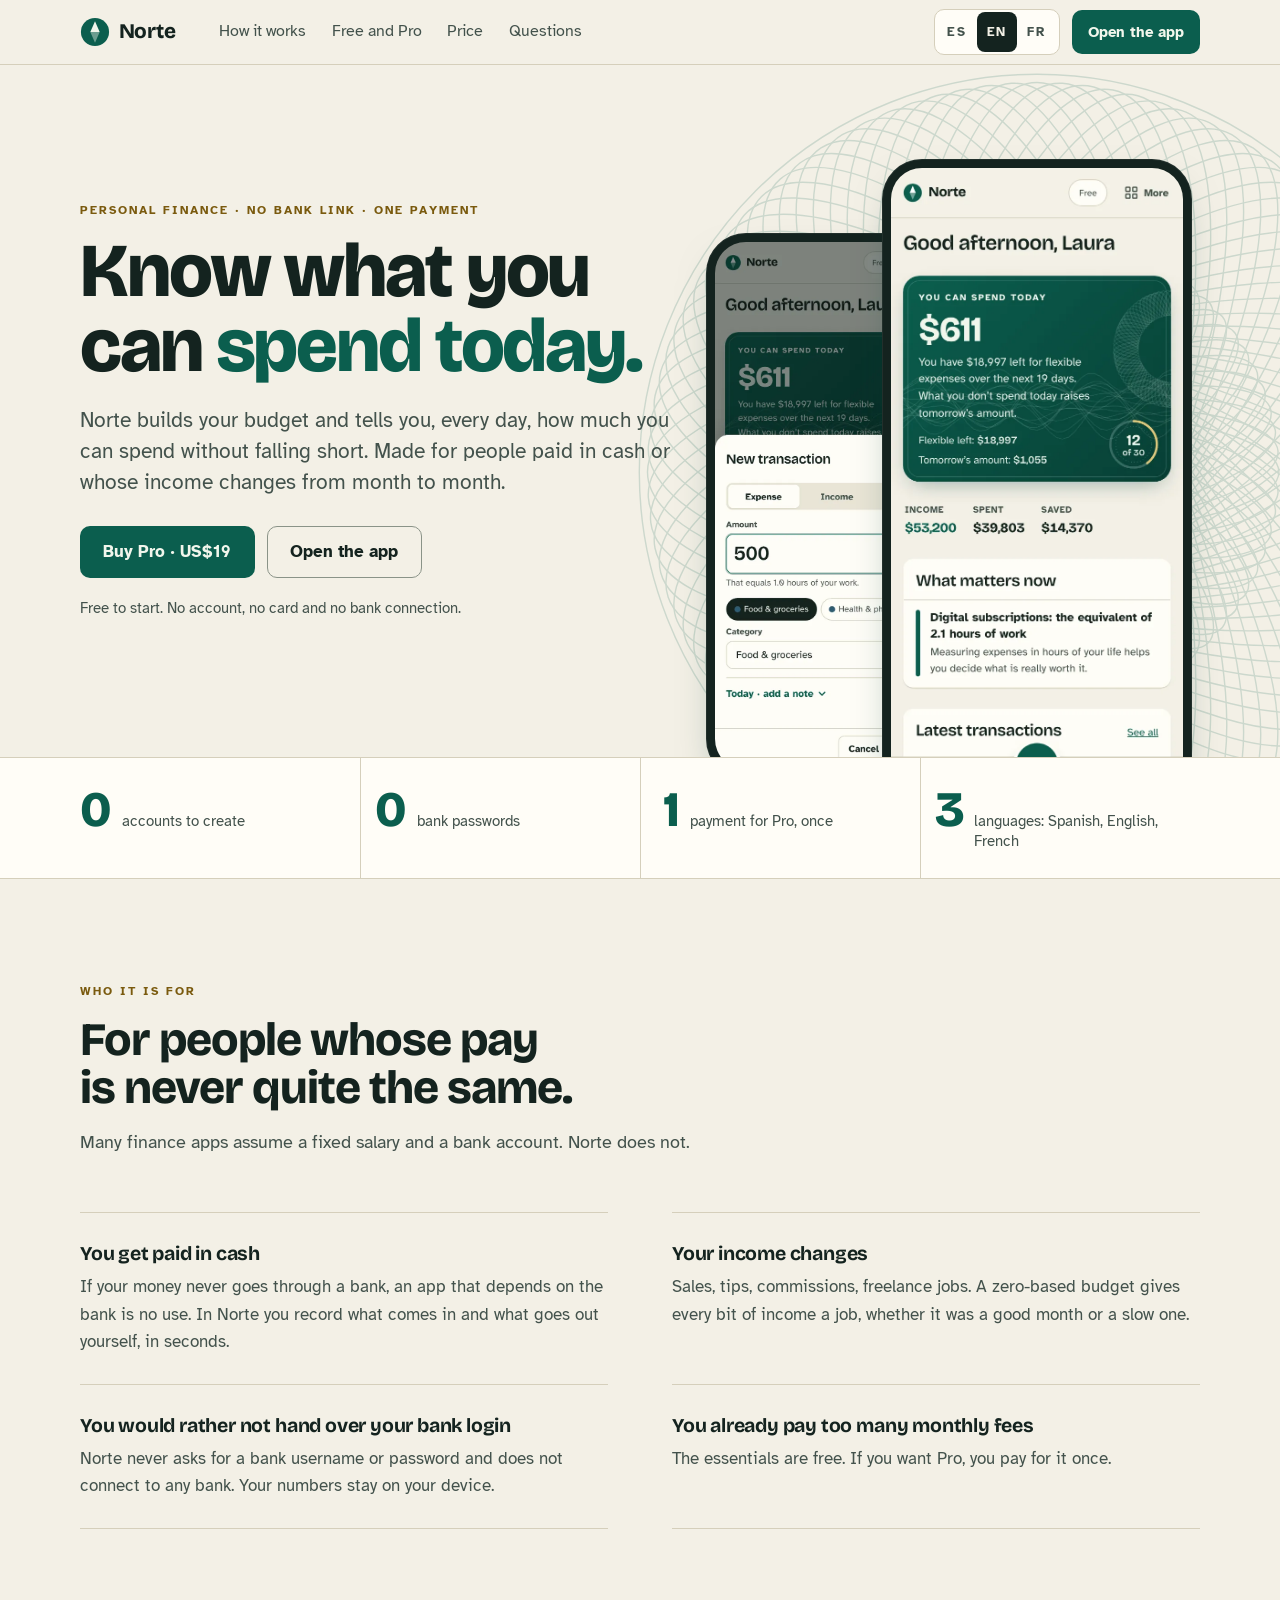
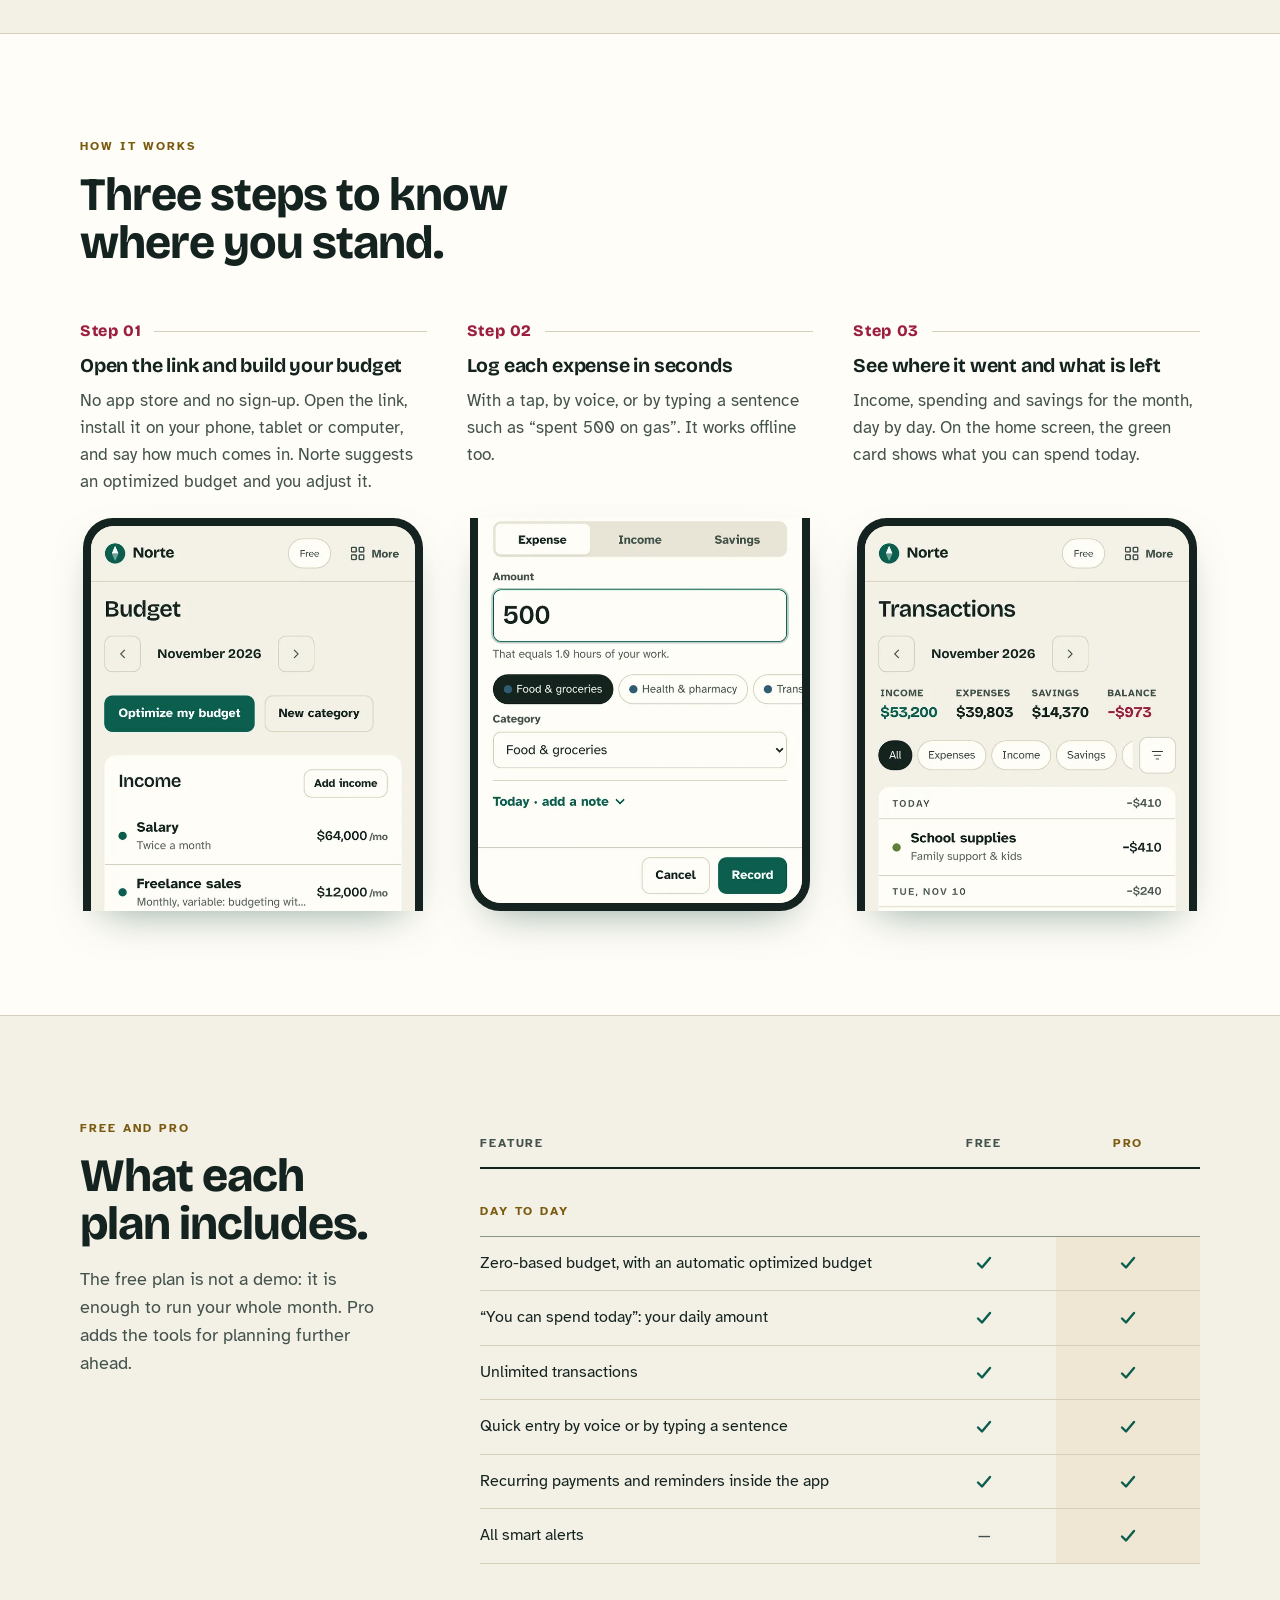
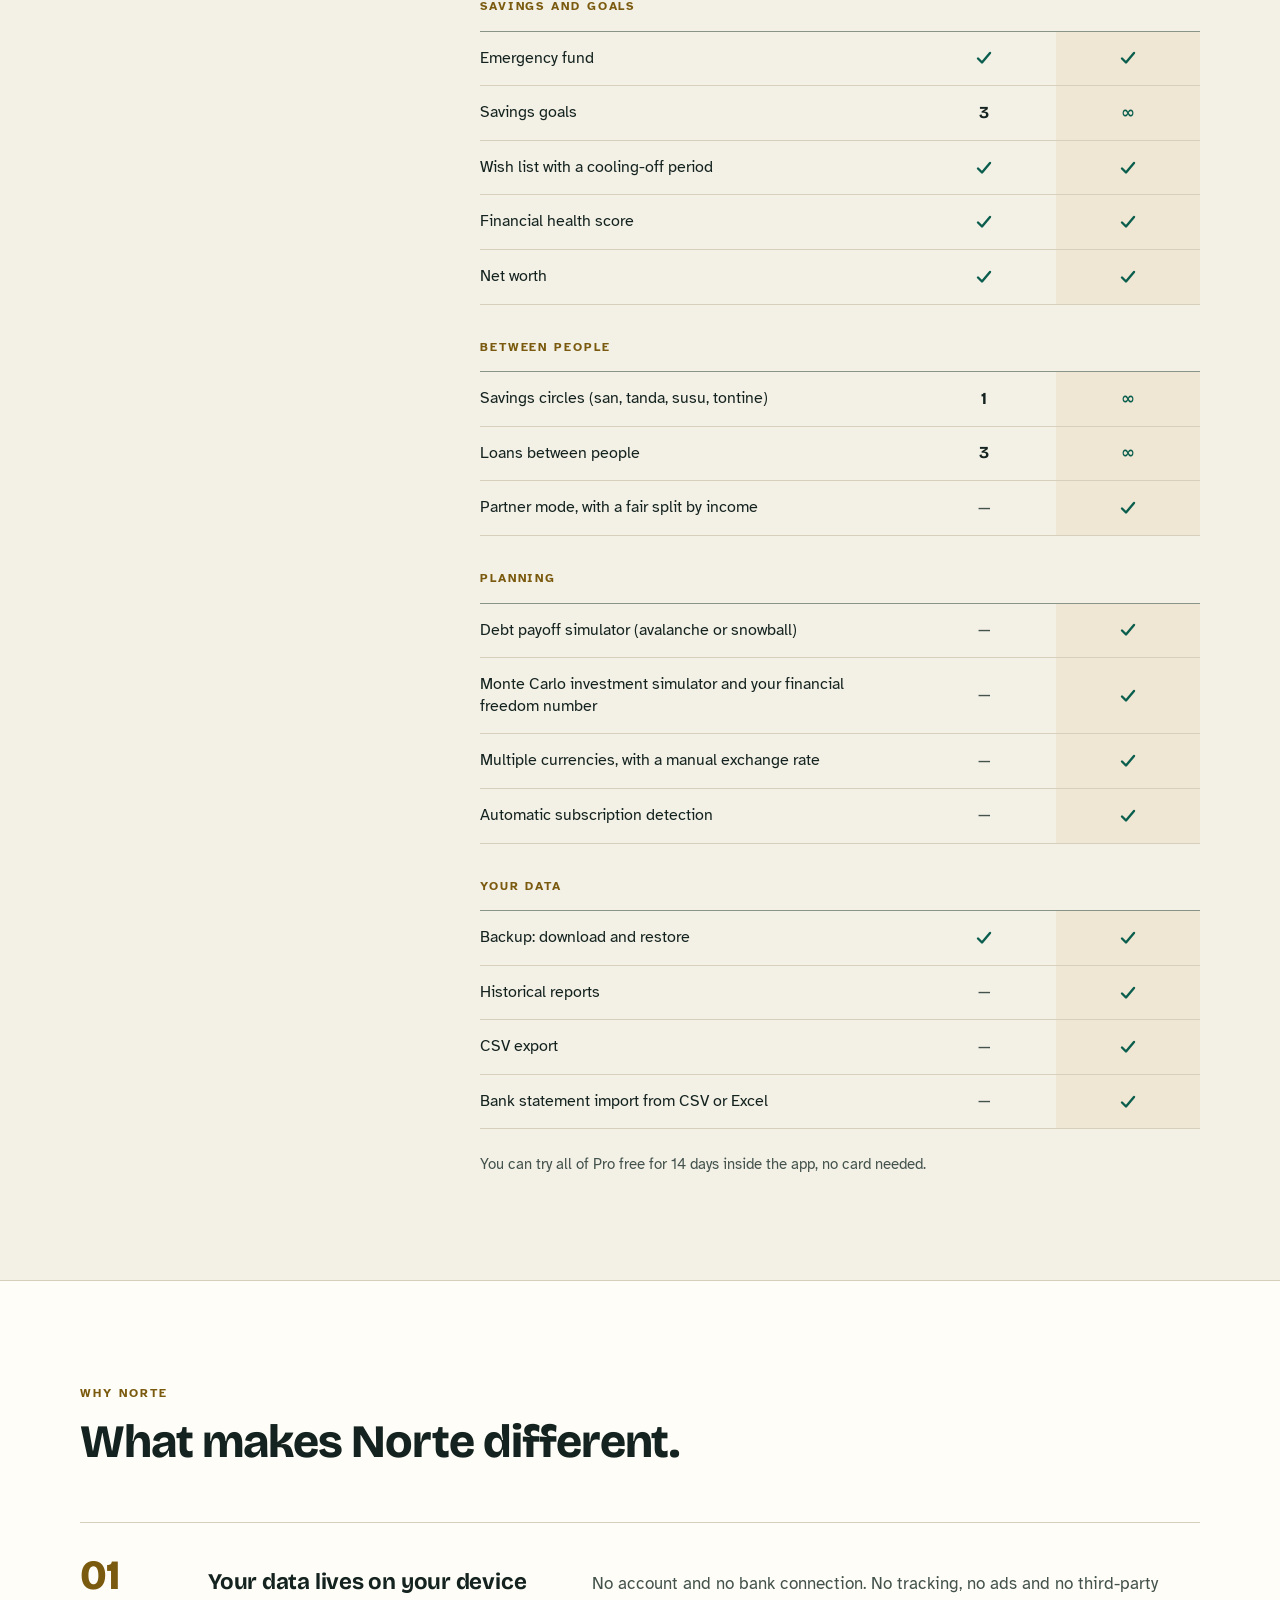
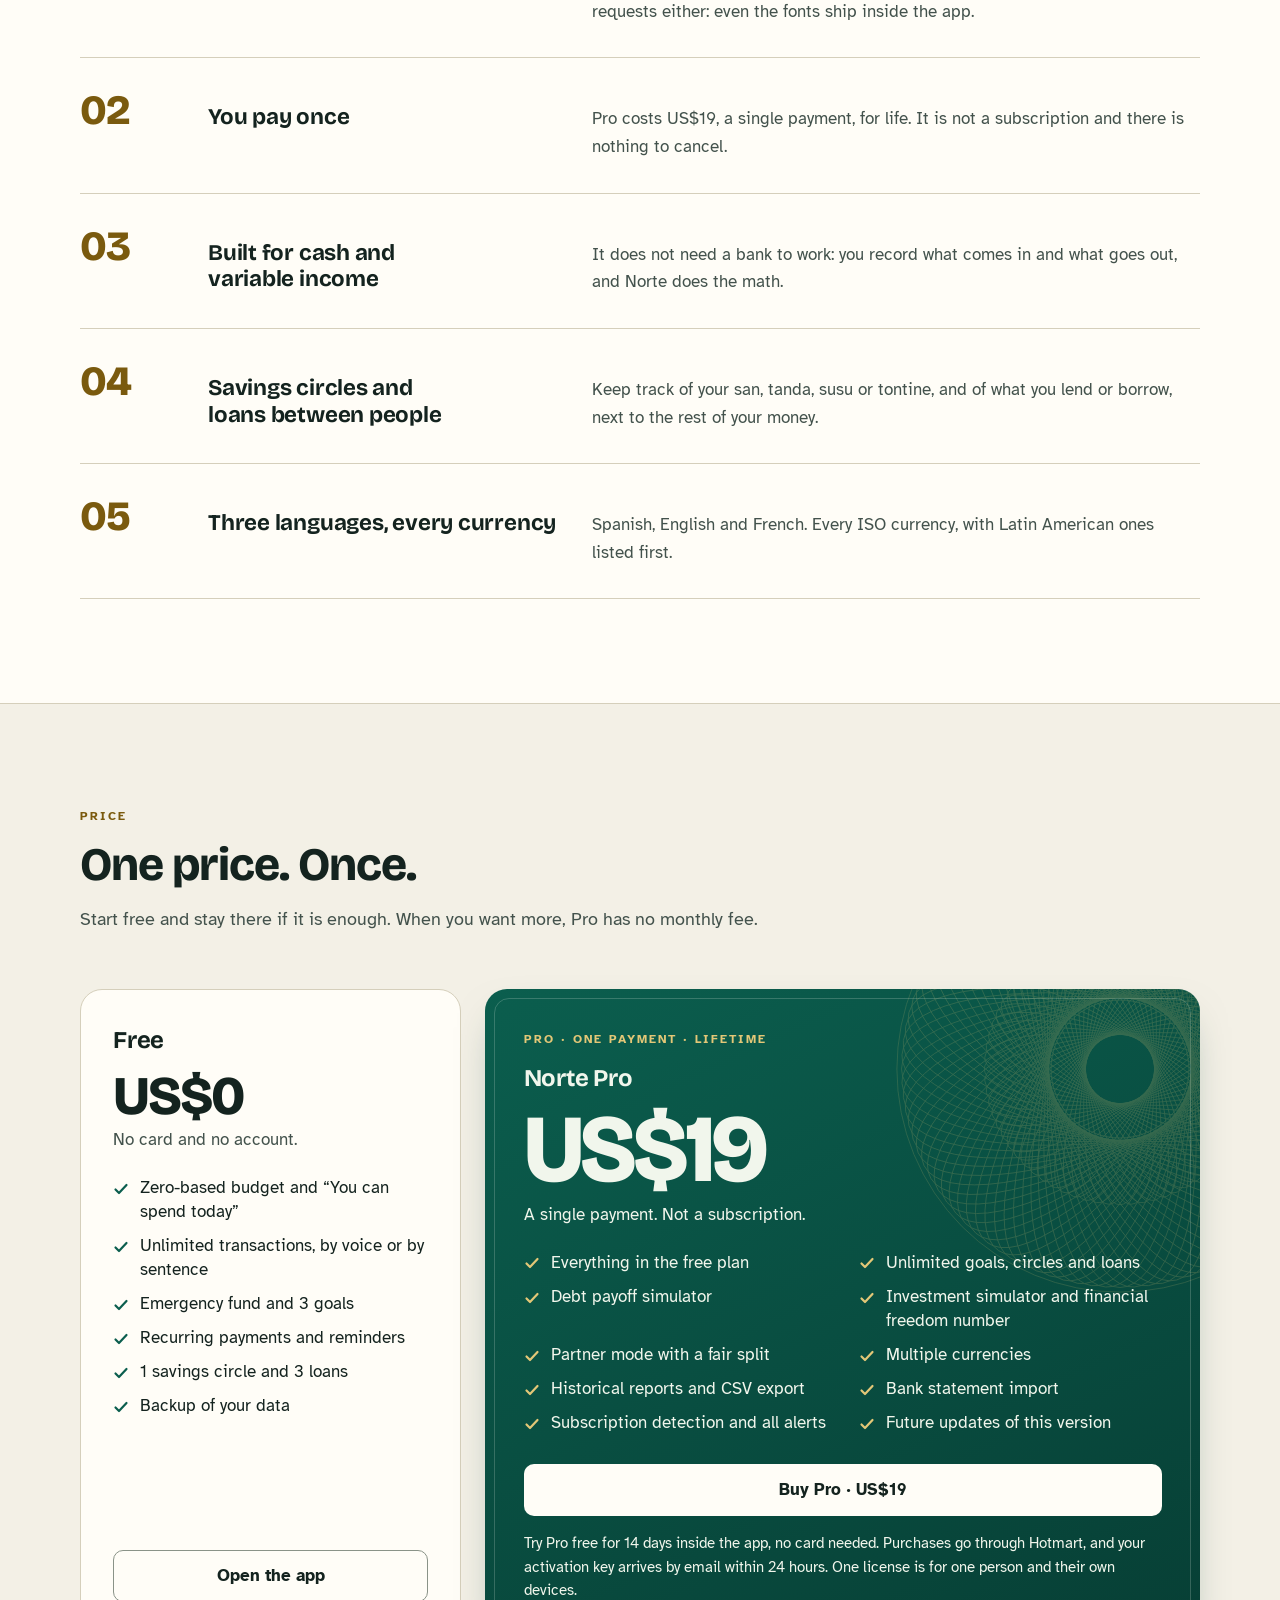
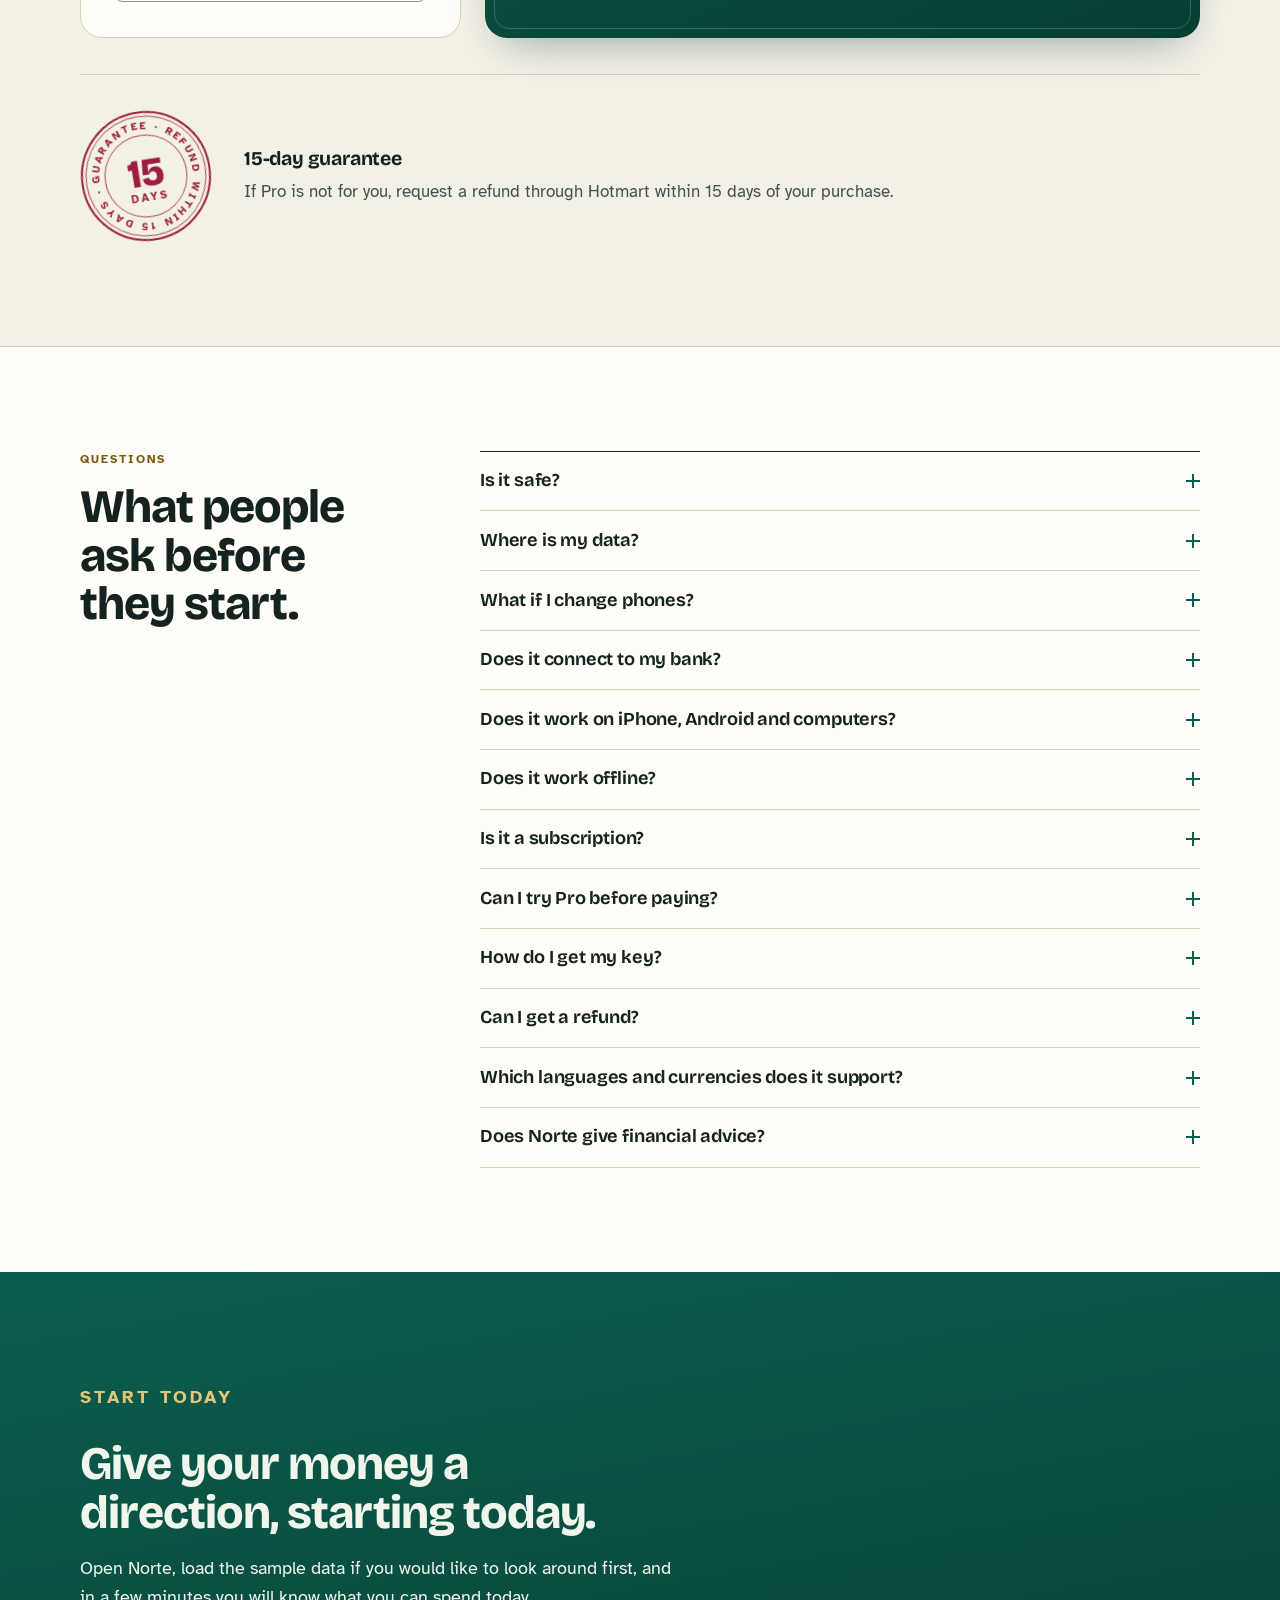
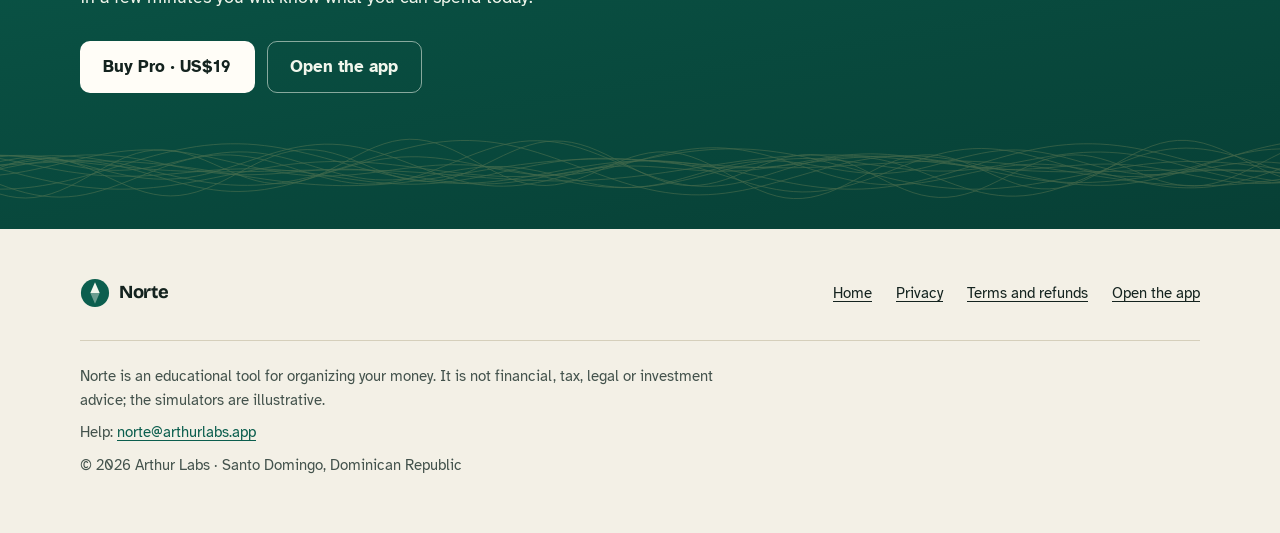
==== commit bcae4b62: "Norte 1.0.3: vista previa para WhatsApp y redes (imagen 1200x630 y etiquetas absolutas) Co-Authored-" ====
--- a/landing.html
+++ b/landing.html
@@ -12,8 +12,14 @@
 <meta property="og:title" content="Norte: sabe cuánto puedes gastar hoy | Arthur Labs">
 <meta property="og:description" content="Norte es una app de finanzas personales para quien cobra en efectivo o tiene ingresos variables. Te dice cuánto puedes gastar hoy, sin conectar tu banco y con un solo pago.">
 <meta property="og:locale" content="es_DO">
-<meta property="og:url" content="landing.html">
-<meta property="og:image" content="icons/icon-512.png">
+<meta property="og:url" content="https://norte.arthurlabs.app/landing.html">
+<meta property="og:image" content="https://norte.arthurlabs.app/site-img/og-norte.jpg">
+<meta property="og:image:secure_url" content="https://norte.arthurlabs.app/site-img/og-norte.jpg">
+<meta property="og:image:type" content="image/jpeg">
+<meta property="og:image:width" content="1200">
+<meta property="og:image:height" content="630">
+<meta property="og:image:alt" content="Norte: descubre cuánto puedes gastar hoy. En español, inglés y francés.">
+<meta name="twitter:card" content="summary_large_image">
 <link rel="alternate" hreflang="es" href="landing.html?lang=es">
 <link rel="alternate" hreflang="en" href="landing.html?lang=en">
 <link rel="alternate" hreflang="fr" href="landing.html?lang=fr">
@@ -124,7 +130,7 @@
   setMeta('meta[property="og:locale"]', OG_LOCALE[lang]);
   if (/^https?:$/.test(location.protocol)) {
     setMeta('meta[property="og:url"]', location.origin + location.pathname + '?lang=' + lang);
-    setMeta('meta[property="og:image"]', new URL('icons/icon-512.png', location.href).href);
+    setMeta('meta[property="og:image"]', new URL('site-img/og-norte.jpg', location.href).href);
   }
 }
 function mount(renderBody) {
